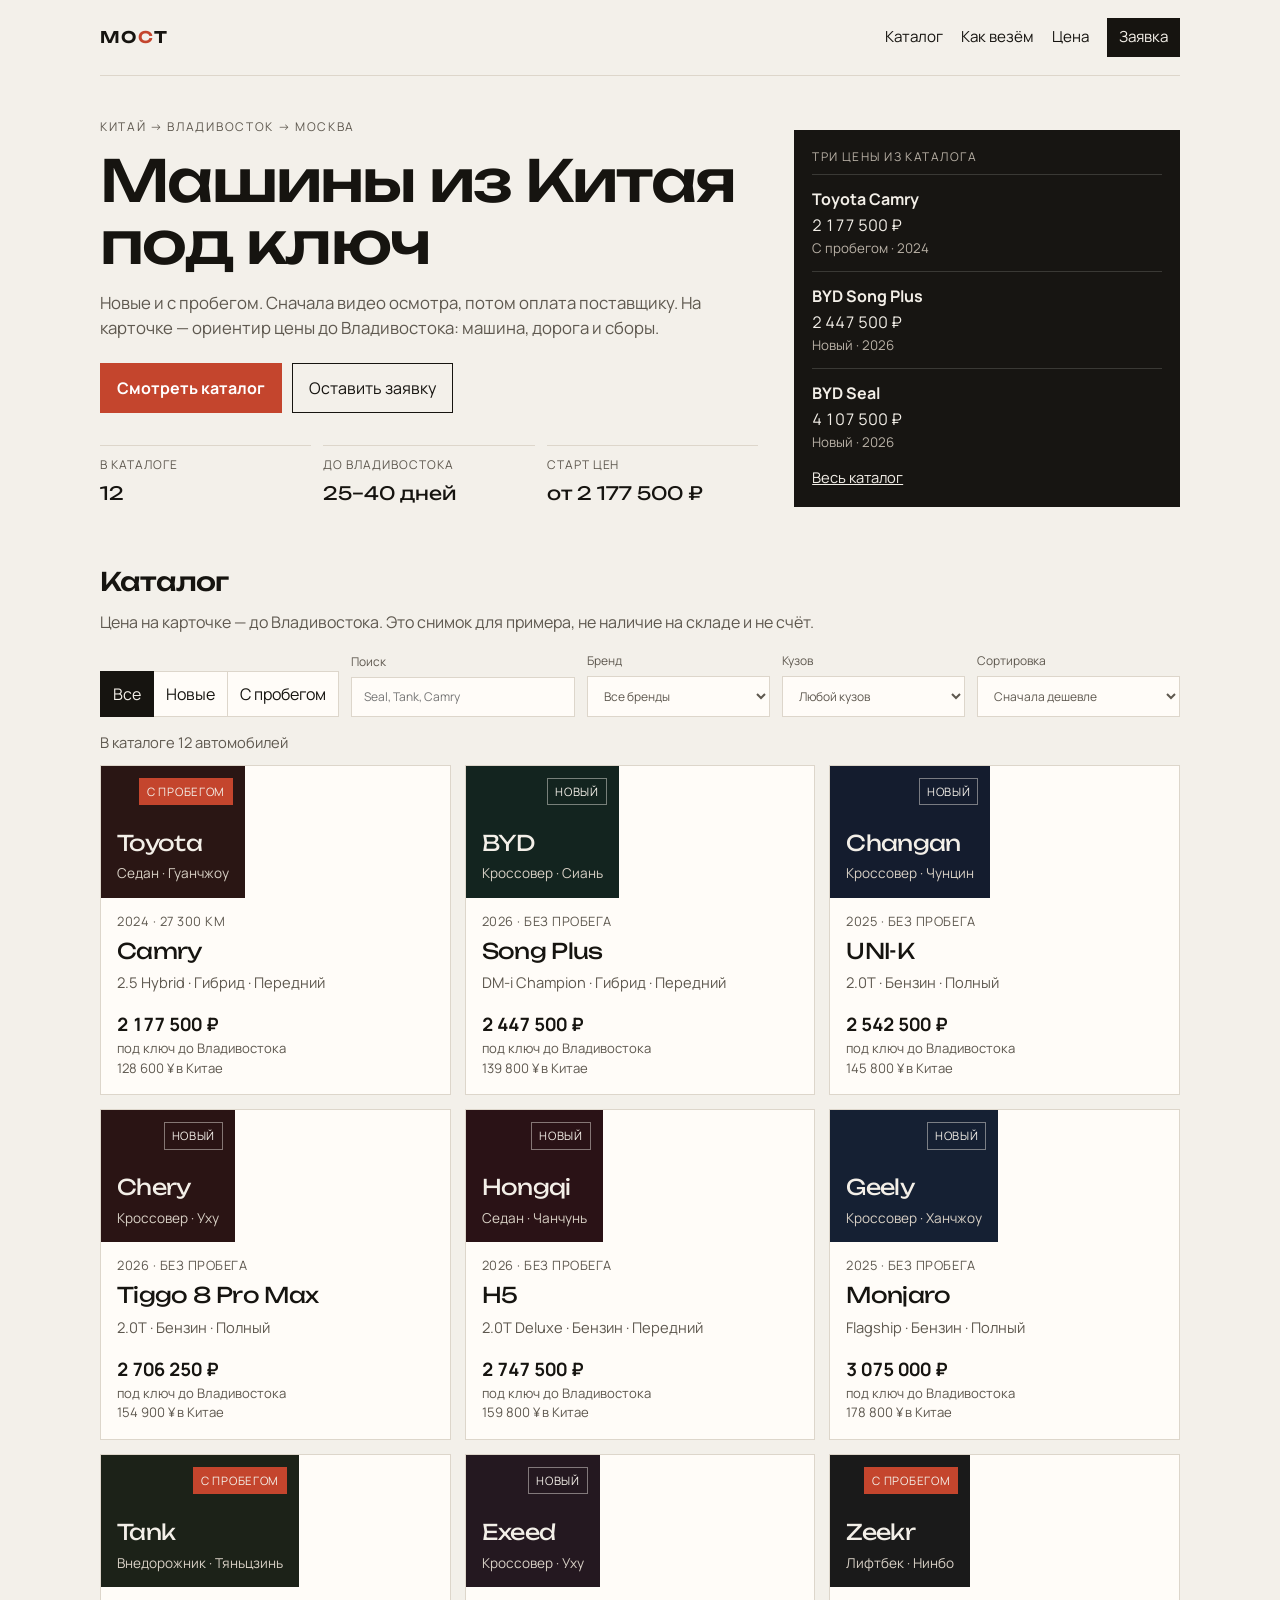
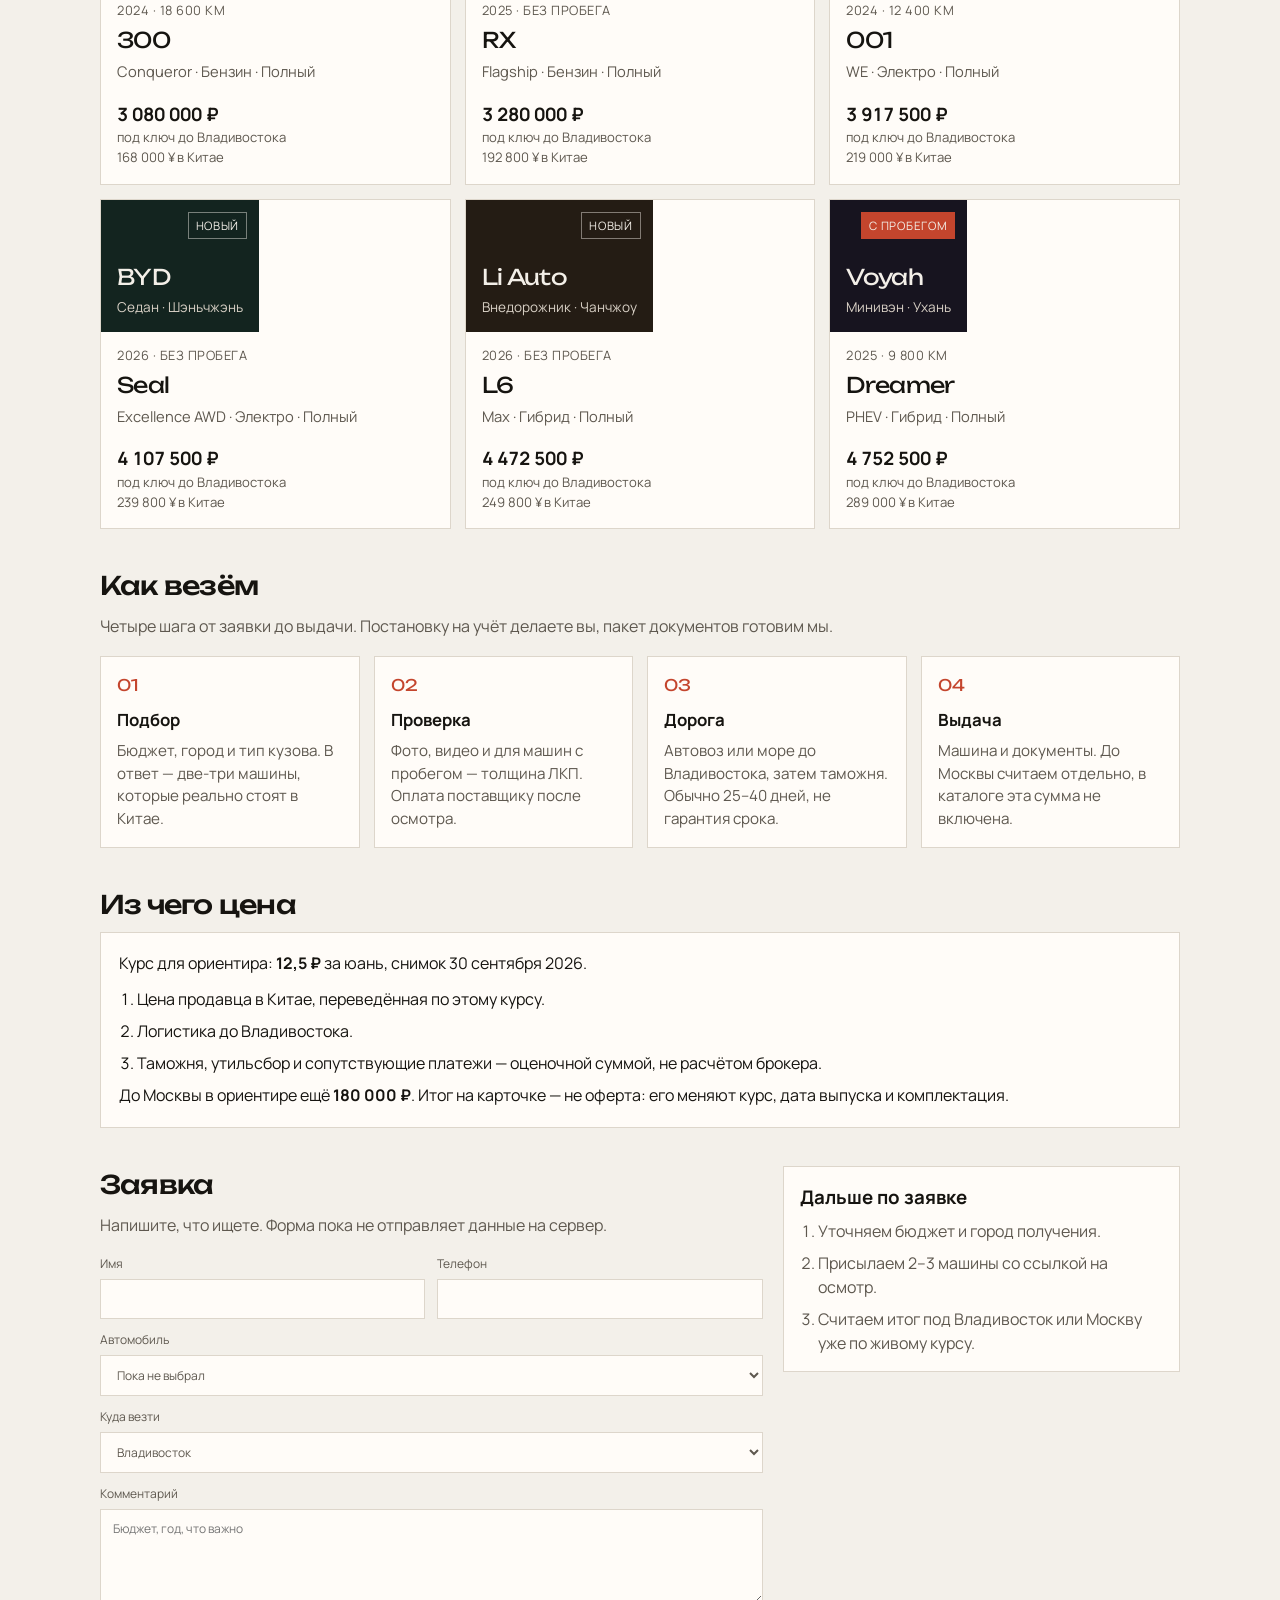
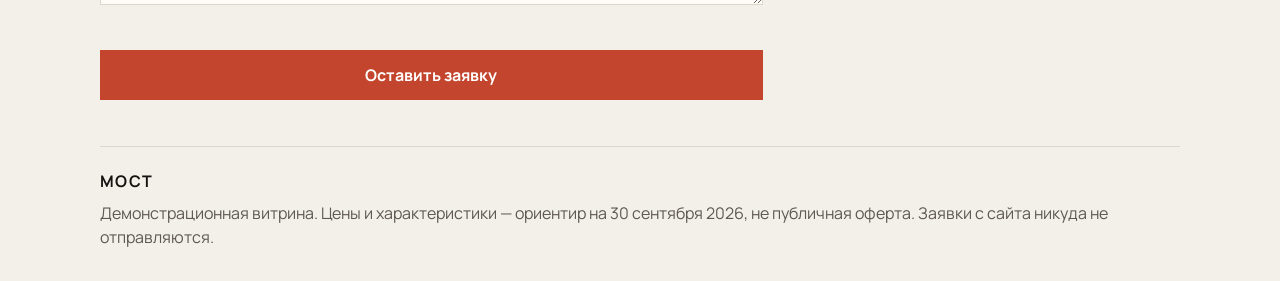
==== index.html @ f088db46 "Add China car import storefront with catalog, price breakdown and request form Co-authored-by: Curso" ====
<!DOCTYPE html>
<html lang="ru">
  <head>
    <meta charset="UTF-8" />
    <meta name="viewport" content="width=device-width, initial-scale=1" />
    <meta name="robots" content="noindex" />
    <meta
      name="description"
      content="МОСТ — демонстрационная витрина автомобилей из Китая с ориентиром цены под ключ до Владивостока."
    />
    <title>МОСТ — автомобили из Китая под ключ</title>
    <link rel="preconnect" href="https://fonts.googleapis.com" />
    <link rel="preconnect" href="https://fonts.gstatic.com" crossorigin />
    <link
      href="https://fonts.googleapis.com/css2?family=Manrope:wght@400;500;600;700&family=Unbounded:wght@500;600&display=swap"
      rel="stylesheet"
    />
    <link rel="icon" href="data:image/svg+xml,%3Csvg xmlns='http://www.w3.org/2000/svg' viewBox='0 0 32 32'%3E%3Crect width='32' height='32' fill='%23c4452d'/%3E%3C/svg%3E" />
    <link rel="stylesheet" href="css/styles.css" />
  </head>
  <body id="top">
    <a class="skip" href="#catalog">К каталогу</a>
    <div class="wrap">
      <header class="site-header">
        <a class="logo" href="#top" aria-label="МОСТ">МО<span aria-hidden="true">С</span>Т</a>
        <nav aria-label="Разделы">
          <a href="#catalog">Каталог</a>
          <a href="#process">Как везём</a>
          <a href="#price">Цена</a>
          <a class="nav-cta" href="#request">Заявка</a>
        </nav>
      </header>

      <section class="hero">
        <div>
          <p class="eyebrow">Китай → Владивосток → Москва</p>
          <h1>Машины из Китая под ключ</h1>
          <p class="lede">
            Новые и с пробегом. Сначала видео осмотра, потом оплата поставщику.
            На карточке — ориентир цены до Владивостока: машина, дорога и сборы.
          </p>
          <div class="hero-actions">
            <a class="primary" href="#catalog">Смотреть каталог</a>
            <a class="ghost" href="#request">Оставить заявку</a>
          </div>
          <dl class="stats">
            <div>
              <dt>В каталоге</dt>
              <dd id="stat-count">12</dd>
            </div>
            <div>
              <dt>До Владивостока</dt>
              <dd>25–40 дней</dd>
            </div>
            <div>
              <dt>Старт цен</dt>
              <dd id="stat-min">—</dd>
            </div>
          </dl>
        </div>
        <aside class="hero-aside" aria-label="Примеры из каталога">
          <p class="aside-label">Три цены из каталога</p>
          <div id="featured"></div>
          <a class="aside-link" href="#catalog">Весь каталог</a>
        </aside>
      </section>

      <section class="section" id="catalog">
        <h2>Каталог</h2>
        <p class="section-intro">
          Цена на карточке — до Владивостока. Это снимок для примера, не наличие на складе и не счёт.
        </p>
        <div class="toolbar">
          <div class="segment" role="group" aria-label="Состояние">
            <button type="button" data-condition="all" aria-pressed="true">Все</button>
            <button type="button" data-condition="new" aria-pressed="false">Новые</button>
            <button type="button" data-condition="used" aria-pressed="false">С пробегом</button>
          </div>
          <label class="field">
            Поиск
            <input id="q" type="search" placeholder="Seal, Tank, Camry" autocomplete="off" />
          </label>
          <label class="field">
            Бренд
            <select id="brand"></select>
          </label>
          <label class="field">
            Кузов
            <select id="body"></select>
          </label>
          <label class="field">
            Сортировка
            <select id="sort">
              <option value="turnkey-asc">Сначала дешевле</option>
              <option value="turnkey-desc">Сначала дороже</option>
              <option value="year-desc">Сначала новее</option>
              <option value="mileage-asc">Сначала меньший пробег</option>
            </select>
          </label>
        </div>
        <p id="result-count" aria-live="polite"></p>
        <div id="catalog-grid" class="grid"></div>
        <p id="catalog-empty" class="empty" hidden>
          Ничего не нашли.
          <button type="button" id="reset-filters">Сбросить фильтры</button>
        </p>
      </section>

      <section class="section" id="process">
        <h2>Как везём</h2>
        <p class="section-intro">Четыре шага от заявки до выдачи. Постановку на учёт делаете вы, пакет документов готовим мы.</p>
        <ol class="steps">
          <li>
            <span>01</span>
            <h3>Подбор</h3>
            <p>Бюджет, город и тип кузова. В ответ — две-три машины, которые реально стоят в Китае.</p>
          </li>
          <li>
            <span>02</span>
            <h3>Проверка</h3>
            <p>Фото, видео и для машин с пробегом — толщина ЛКП. Оплата поставщику после осмотра.</p>
          </li>
          <li>
            <span>03</span>
            <h3>Дорога</h3>
            <p>Автовоз или море до Владивостока, затем таможня. Обычно 25–40 дней, не гарантия срока.</p>
          </li>
          <li>
            <span>04</span>
            <h3>Выдача</h3>
            <p>Машина и документы. До Москвы считаем отдельно, в каталоге эта сумма не включена.</p>
          </li>
        </ol>
      </section>

      <section class="section" id="price">
        <h2>Из чего цена</h2>
        <div class="formula">
          <p>
            Курс для ориентира: <strong id="rate-value">12,5 ₽</strong> за юань, снимок
            <span id="as-of">30 сентября 2026</span>.
          </p>
          <ol>
            <li>Цена продавца в Китае, переведённая по этому курсу.</li>
            <li>Логистика до Владивостока.</li>
            <li>Таможня, утильсбор и сопутствующие платежи — оценочной суммой, не расчётом брокера.</li>
          </ol>
          <p>
            До Москвы в ориентире ещё <strong id="moscow-extra">180&nbsp;000 ₽</strong>. Итог на карточке —
            не оферта: его меняют курс, дата выпуска и комплектация.
          </p>
        </div>
      </section>

      <section class="section" id="request">
        <div class="request-grid">
          <div>
            <h2>Заявка</h2>
            <p class="section-intro">Напишите, что ищете. Форма пока не отправляет данные на сервер.</p>
            <form id="request-form" class="form" novalidate>
              <div class="form-row">
                <label class="field">
                  Имя
                  <input id="client-name" name="name" autocomplete="name" required />
                </label>
                <label class="field">
                  Телефон
                  <input id="client-phone" name="phone" type="tel" inputmode="tel" autocomplete="tel" required />
                </label>
              </div>
              <label class="field">
                Автомобиль
                <select id="car-select" name="car">
                  <option value="">Пока не выбрал</option>
                </select>
              </label>
              <label class="field">
                Куда везти
                <select id="city" name="city">
                  <option>Владивосток</option>
                  <option>Москва</option>
                  <option>Другой город</option>
                </select>
              </label>
              <label class="field">
                Комментарий
                <textarea id="comment" name="comment" placeholder="Бюджет, год, что важно"></textarea>
              </label>
              <p id="form-error" class="form-error" role="alert"></p>
              <button class="primary" type="submit">Оставить заявку</button>
            </form>
            <div id="form-success" hidden></div>
          </div>
          <aside class="next">
            <h3>Дальше по заявке</h3>
            <ol>
              <li>Уточняем бюджет и город получения.</li>
              <li>Присылаем 2–3 машины со ссылкой на осмотр.</li>
              <li>Считаем итог под Владивосток или Москву уже по живому курсу.</li>
            </ol>
          </aside>
        </div>
      </section>

      <footer class="site-footer">
        <strong>МОСТ</strong>
        <p>
          Демонстрационная витрина. Цены и характеристики — ориентир на 30 сентября 2026, не публичная оферта.
          Заявки с сайта никуда не отправляются.
        </p>
      </footer>
    </div>

    <dialog id="car-dialog" aria-labelledby="dialog-title"></dialog>
    <script src="js/data.js"></script>
    <script src="js/app.js"></script>
  </body>
</html>
---- css/styles.css ----
:root {
  --bg: #f3f0ea;
  --ink: #161410;
  --muted: #5e584f;
  --line: #ddd6cb;
  --card: #fffcf8;
  --red: #c4452d;
  --red-dark: #9d3420;
  --dark: #171512;
  --cream: #f3efe8;
  --font: "Manrope", "Segoe UI", sans-serif;
  --display: "Unbounded", "Manrope", sans-serif;
}

* { box-sizing: border-box; }
[hidden] { display: none !important; }
html { scroll-behavior: smooth; }
body {
  margin: 0;
  background: var(--bg);
  color: var(--ink);
  font-family: var(--font);
  font-size: 16px;
  line-height: 1.5;
}
img, svg { max-width: 100%; }
button, input, select, textarea { font: inherit; color: inherit; }
:focus-visible { outline: 2px solid var(--red); outline-offset: 2px; }
a { color: inherit; }

.skip {
  position: absolute;
  left: 12px;
  top: -40px;
  background: white;
  padding: 8px 12px;
  z-index: 5;
}
.skip:focus { top: 12px; }

.wrap { max-width: 1120px; margin: 0 auto; padding: 0 20px; }

.site-header {
  display: flex;
  justify-content: space-between;
  align-items: center;
  gap: 16px 24px;
  flex-wrap: wrap;
  padding: 18px 0;
  border-bottom: 1px solid var(--line);
}
.logo {
  font-family: var(--display);
  font-weight: 600;
  letter-spacing: 0.08em;
  text-decoration: none;
}
.logo span { color: var(--red); }
nav { display: flex; gap: 8px 18px; align-items: center; flex-wrap: wrap; }
nav a { text-decoration: none; font-size: 0.95rem; }
.nav-cta {
  background: var(--ink);
  color: var(--cream);
  padding: 8px 12px;
  text-decoration: none;
}

.hero {
  display: grid;
  grid-template-columns: 1.45fr 0.85fr;
  gap: 36px;
  padding: 42px 0 28px;
  align-items: end;
}
.eyebrow {
  margin: 0 0 14px;
  font-size: 0.75rem;
  letter-spacing: 0.14em;
  text-transform: uppercase;
  color: var(--muted);
}
h1 {
  font-family: var(--display);
  font-weight: 500;
  font-size: clamp(2.1rem, 4.6vw, 3.6rem);
  line-height: 1.08;
  letter-spacing: -0.03em;
  margin: 0 0 16px;
}
.lede { margin: 0; max-width: 46rem; color: var(--muted); font-size: 1.05rem; }
.hero-actions { display: flex; gap: 10px; flex-wrap: wrap; margin-top: 22px; }
.primary, .ghost {
  display: inline-flex;
  align-items: center;
  justify-content: center;
  border: 1px solid transparent;
  padding: 12px 16px;
  text-decoration: none;
  cursor: pointer;
}
.primary { background: var(--red); color: white; border-color: var(--red); font-weight: 700; }
.primary:hover { background: var(--red-dark); }
.ghost { background: transparent; border-color: var(--ink); color: var(--ink); }
.stats {
  display: grid;
  grid-template-columns: repeat(3, minmax(0, 1fr));
  gap: 12px;
  margin: 32px 0 0;
}
.stats div { border-top: 1px solid var(--line); padding-top: 10px; }
.stats dt { font-size: 0.75rem; letter-spacing: 0.08em; text-transform: uppercase; color: var(--muted); }
.stats dd { margin: 6px 0 0; font-family: var(--display); font-size: 1.15rem; }

.hero-aside {
  background: var(--dark);
  color: var(--cream);
  padding: 18px;
}
.aside-label {
  margin: 0 0 8px;
  font-size: 0.75rem;
  letter-spacing: 0.12em;
  text-transform: uppercase;
  color: #b9b1a6;
}
.feature {
  display: grid;
  width: 100%;
  text-align: left;
  gap: 2px;
  padding: 12px 0;
  border: 0;
  border-top: 1px solid rgba(243, 239, 232, 0.16);
  background: transparent;
  color: inherit;
  cursor: pointer;
}
.feature span:first-child { font-weight: 700; }
.feature span:nth-child(2) { font-variant-numeric: tabular-nums; }
.feature small { color: #b9b1a6; }
.aside-link { color: var(--cream); font-size: 0.92rem; }

.section { padding: 28px 0 10px; }
h2 {
  font-family: var(--display);
  font-weight: 500;
  font-size: clamp(1.5rem, 2vw, 2rem);
  letter-spacing: -0.03em;
  margin: 0 0 8px;
}
.section-intro { margin: 0 0 18px; color: var(--muted); max-width: 46rem; }

.toolbar {
  display: grid;
  grid-template-columns: auto minmax(0, 1.1fr) minmax(0, 0.9fr) minmax(0, 0.9fr) minmax(0, 1fr);
  gap: 12px;
  align-items: end;
  margin-bottom: 14px;
}
.field { display: flex; flex-direction: column; gap: 6px; font-size: 0.75rem; color: var(--muted); }
.field input, .field select, textarea {
  background: var(--card);
  border: 1px solid var(--line);
  padding: 10px 12px;
  width: 100%;
}
.segment { display: flex; min-height: 42px; }
.segment button {
  flex: 1;
  border: 1px solid var(--line);
  background: var(--card);
  margin-left: -1px;
  cursor: pointer;
  padding: 10px 12px;
  white-space: nowrap;
}
.segment button:first-child { margin-left: 0; }
.segment button[aria-pressed="true"] {
  background: var(--ink);
  color: var(--cream);
  border-color: var(--ink);
  position: relative;
  z-index: 1;
}
#result-count { margin: 0 0 12px; color: var(--muted); font-size: 0.92rem; }
.empty {
  border: 1px dashed var(--line);
  padding: 18px;
  background: var(--card);
}
.empty button { margin-left: 8px; }

.grid {
  display: grid;
  grid-template-columns: repeat(3, 1fr);
  gap: 14px;
}
.card { min-width: 0; }
.card-open {
  display: flex;
  flex-direction: column;
  width: 100%;
  height: 100%;
  padding: 0;
  border: 1px solid var(--line);
  background: var(--card);
  text-align: left;
  cursor: pointer;
}
.card-open:hover { border-color: var(--ink); }
.visual {
  min-height: 132px;
  padding: 14px 16px;
  color: var(--cream);
  display: flex;
  flex-direction: column;
  align-items: flex-start;
  justify-content: flex-end;
  gap: 4px;
  position: relative;
}
.badge {
  position: absolute;
  top: 12px;
  right: 12px;
  font-size: 0.72rem;
  letter-spacing: 0.06em;
  text-transform: uppercase;
  padding: 4px 7px;
  border: 1px solid rgba(243, 239, 232, 0.45);
}
.badge.used { background: var(--red); border-color: var(--red); }
.visual-brand { font-family: var(--display); font-size: 1.35rem; letter-spacing: -0.03em; }
.visual-meta { color: #d9d1c6; font-size: 0.85rem; }
.card-body { display: flex; flex-direction: column; gap: 4px; padding: 14px 16px 16px; flex: 1; }
.kicker { color: var(--muted); font-size: 0.8rem; letter-spacing: 0.04em; text-transform: uppercase; }
.model { font-family: var(--display); font-size: 1.35rem; letter-spacing: -0.03em; }
.trim { color: var(--muted); font-size: 0.92rem; }
.card-foot { display: flex; flex-direction: column; margin-top: auto; padding-top: 14px; }
.price { font-variant-numeric: tabular-nums; font-weight: 700; font-size: 1.15rem; }
.price-note, .price-cny { color: var(--muted); font-size: 0.82rem; }

.steps {
  display: grid;
  grid-template-columns: repeat(4, 1fr);
  gap: 14px;
  margin: 0;
  padding: 0;
  list-style: none;
}
.steps li { background: var(--card); border: 1px solid var(--line); padding: 16px; }
.steps span {
  display: block;
  font-family: var(--display);
  color: var(--red);
  margin-bottom: 10px;
}
.steps h3 { margin: 0 0 8px; font-size: 1.05rem; }
.steps p { margin: 0; color: var(--muted); font-size: 0.95rem; }

.formula {
  background: var(--card);
  border: 1px solid var(--line);
  padding: 18px 18px 8px;
}
.formula ol { margin: 12px 0 0; padding-left: 18px; }
.formula li { margin: 0 0 8px; }
.formula p { margin: 0 0 12px; }

.request-grid {
  display: grid;
  grid-template-columns: 1.25fr 0.75fr;
  gap: 20px;
  align-items: start;
}
.form { display: flex; flex-direction: column; gap: 12px; }
.form-row { display: grid; grid-template-columns: 1fr 1fr; gap: 12px; }
textarea { min-height: 96px; resize: vertical; }
.form-error { min-height: 1.3em; margin: 0; color: var(--red-dark); }
#form-success, .next {
  background: var(--card);
  border: 1px solid var(--line);
  padding: 16px;
}
#form-success h3, .next h3 { margin: 0 0 8px; }
#form-success p, .next p, .next li { color: var(--muted); }
.next ol { margin: 0; padding-left: 18px; }
.next li + li { margin-top: 8px; }
.spec-list { display: grid; gap: 8px; margin: 14px 0; }
.spec-list div { display: grid; grid-template-columns: 160px 1fr; gap: 10px; border-top: 1px solid var(--line); padding-top: 8px; }
.spec-list dt { color: var(--muted); }
.spec-list dd { margin: 0; }

dialog {
  border: 0;
  padding: 0;
  width: min(560px, calc(100% - 24px));
  max-height: calc(100dvh - 32px);
  overflow: auto;
  background: var(--card);
  color: var(--ink);
}
dialog::backdrop { background: rgba(22, 20, 16, 0.62); }
.dialog-card { padding: 18px 18px 20px; }
.dialog-top { display: flex; justify-content: space-between; gap: 12px; align-items: center; }
.dialog-card h2 { font-family: var(--display); font-weight: 500; font-size: 2rem; margin: 6px 0 4px; letter-spacing: -0.03em; }
.btn-text {
  border: 0;
  background: transparent;
  cursor: pointer;
  text-decoration: underline;
  padding: 6px;
}
.points { display: flex; gap: 6px; flex-wrap: wrap; padding: 0; margin: 12px 0; list-style: none; }
.points li { border: 1px solid var(--line); padding: 4px 8px; font-size: 0.85rem; }
.breakdown { display: flex; flex-direction: column; border-top: 1px solid var(--line); }
.breakdown div { display: flex; justify-content: space-between; gap: 12px; padding: 8px 0; border-bottom: 1px solid var(--line); }
.breakdown .total { font-size: 1.05rem; }
.hint { color: var(--muted); font-size: 0.88rem; }
.dialog-card .primary { width: 100%; margin-top: 8px; }

.site-footer {
  margin-top: 36px;
  padding: 22px 0 32px;
  border-top: 1px solid var(--line);
  color: var(--muted);
  display: grid;
  gap: 8px;
}
.site-footer strong { color: var(--ink); letter-spacing: 0.08em; }
.site-footer p { margin: 0; }

@media (max-width: 980px) {
  .hero, .request-grid, .steps { grid-template-columns: 1fr 1fr; }
  .grid { grid-template-columns: 1fr 1fr; }
  .toolbar { grid-template-columns: 1fr 1fr; }
  .steps { grid-template-columns: 1fr 1fr; }
}
@media (max-width: 680px) {
  .hero, .request-grid, .grid, .form-row, .stats, .steps, .toolbar { grid-template-columns: 1fr; }
  .spec-list div { grid-template-columns: 1fr; gap: 2px; }
}
@media (prefers-reduced-motion: reduce) {
  html { scroll-behavior: auto; }
}
.dialog-card .spec-list div {
  grid-template-columns: 140px 1fr;
  gap: 10px;
}
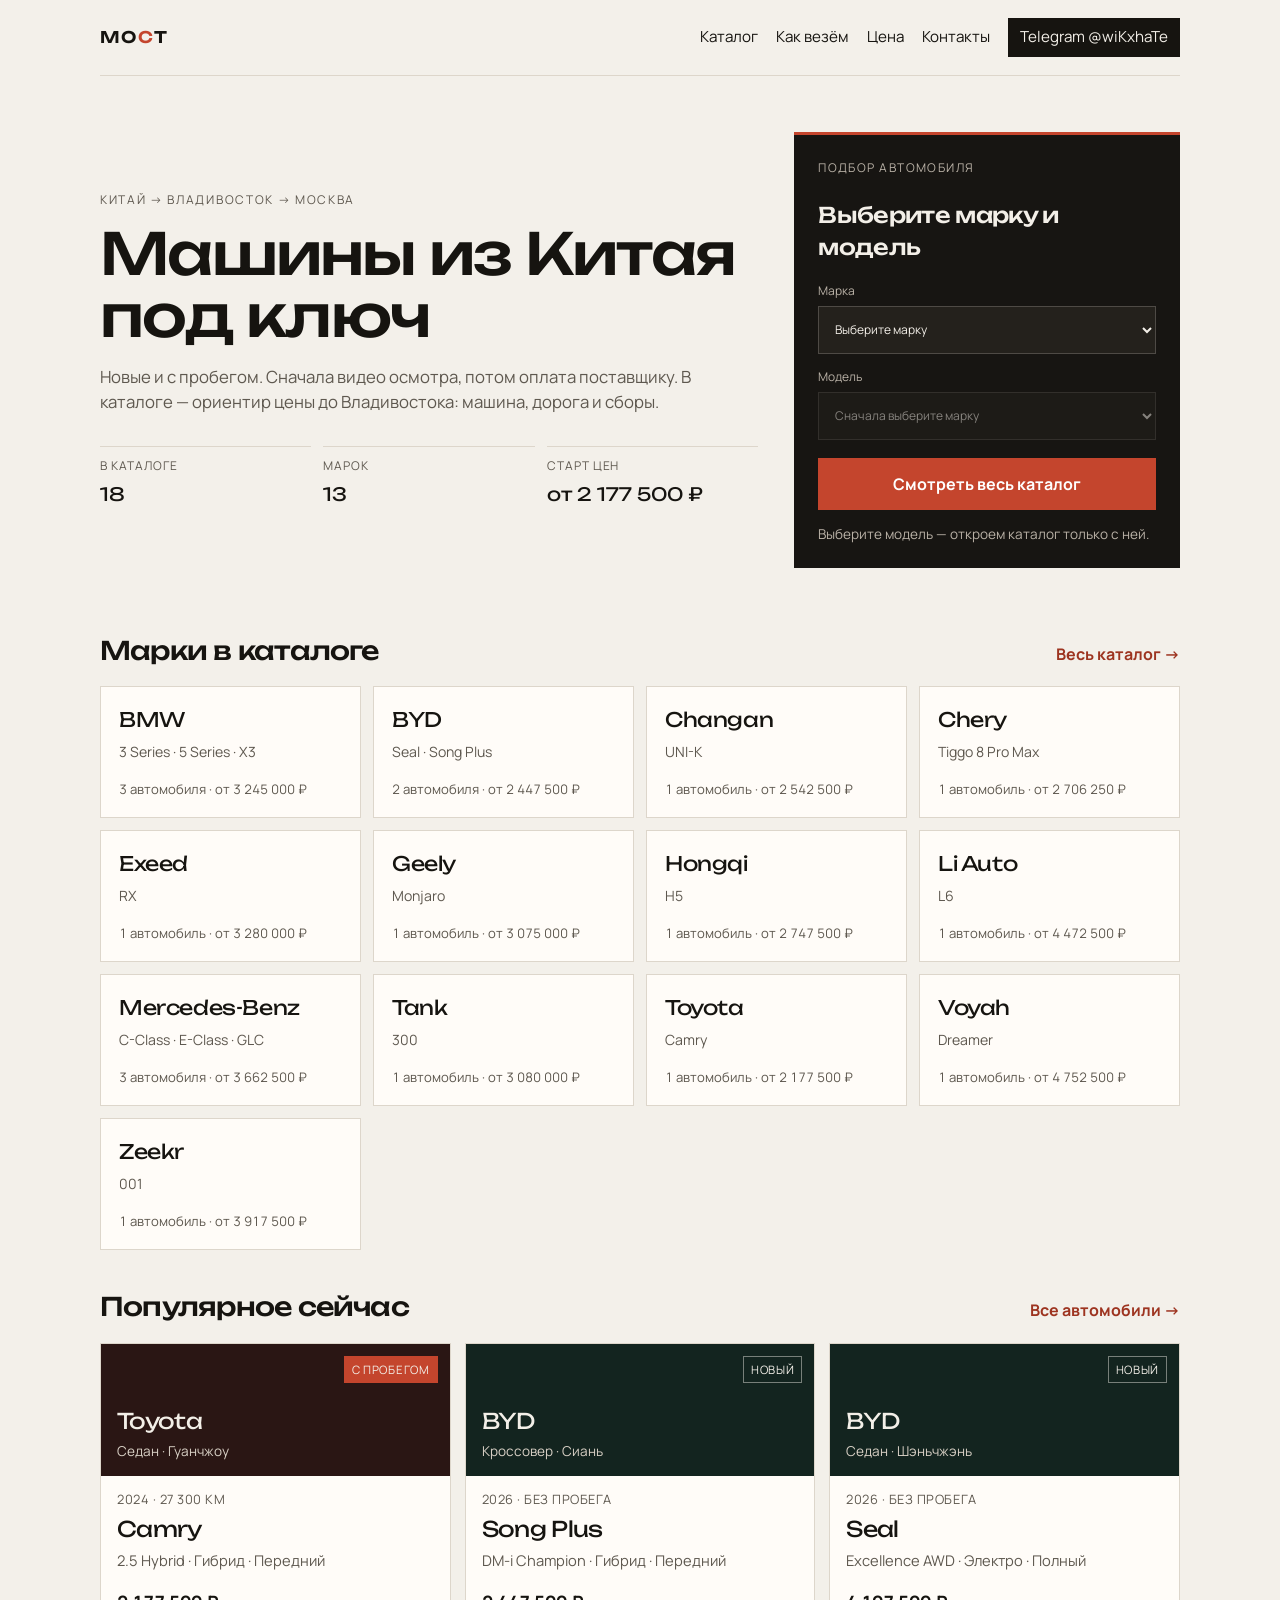
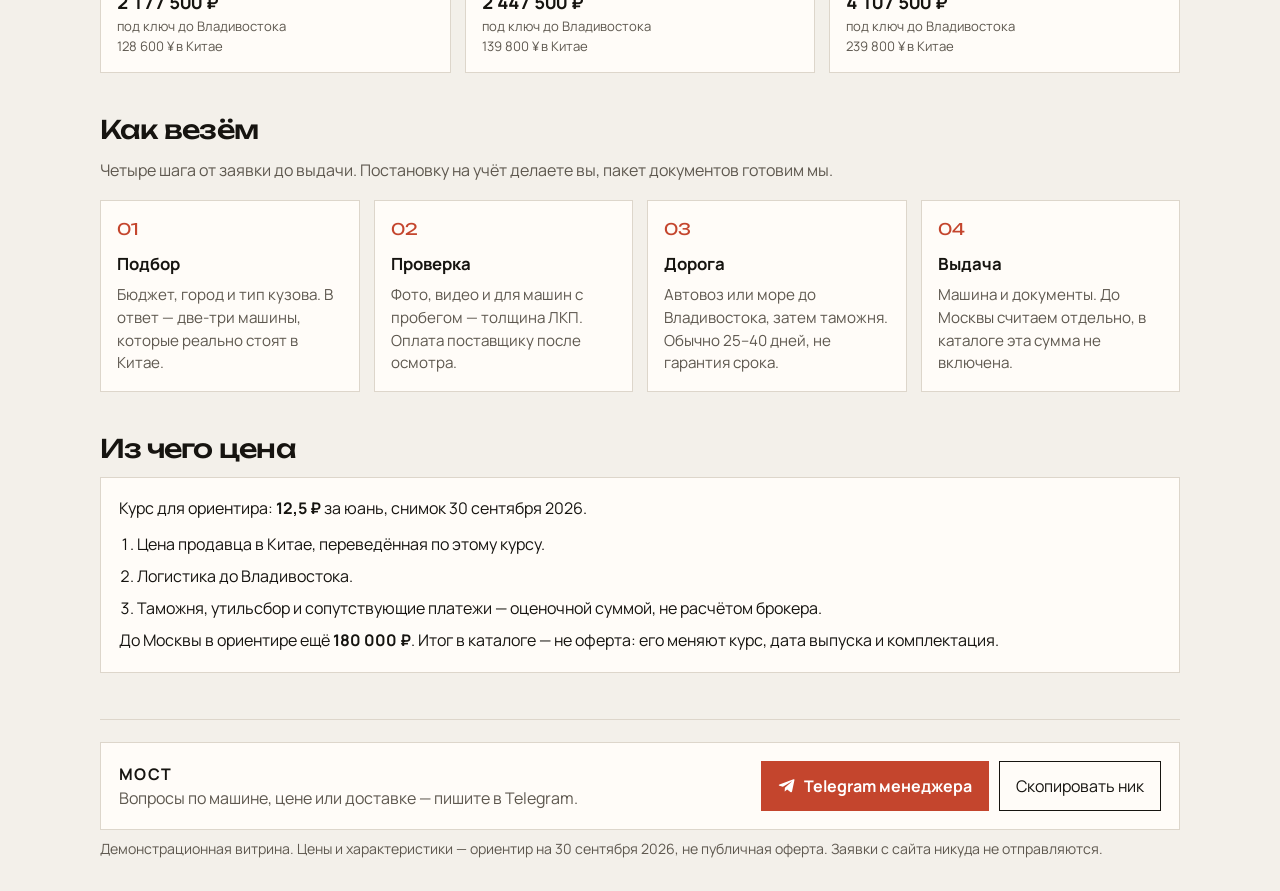
==== commit a7f55abd: "Split storefront into home, catalog and car pages Home page picks brand and model and redirects to a" ====
--- a/index.html
+++ b/index.html
@@ -6,7 +6,7 @@
     <meta name="robots" content="noindex" />
     <meta
       name="description"
-      content="МОСТ — демонстрационная витрина автомобилей из Китая с ориентиром цены под ключ до Владивостока."
+      content="МОСТ — автомобили из Китая под ключ: подбор по марке и модели, ориентир цены до Владивостока."
     />
     <title>МОСТ — автомобили из Китая под ключ</title>
     <link rel="preconnect" href="https://fonts.googleapis.com" />
@@ -16,41 +16,38 @@
       rel="stylesheet"
     />
     <link rel="icon" href="data:image/svg+xml,%3Csvg xmlns='http://www.w3.org/2000/svg' viewBox='0 0 32 32'%3E%3Crect width='32' height='32' fill='%23c4452d'/%3E%3C/svg%3E" />
-    <link rel="stylesheet" href="css/styles.css" />
+    <link rel="stylesheet" href="css/styles.css?v=6" />
   </head>
   <body id="top">
-    <a class="skip" href="#catalog">К каталогу</a>
+    <a class="skip" href="#picker">К подбору</a>
     <div class="wrap">
       <header class="site-header">
-        <a class="logo" href="#top" aria-label="МОСТ">МО<span aria-hidden="true">С</span>Т</a>
+        <a class="logo" href="index.html" aria-label="МОСТ — на главную">МО<span aria-hidden="true">С</span>Т</a>
         <nav aria-label="Разделы">
-          <a href="#catalog">Каталог</a>
+          <a href="catalog.html">Каталог</a>
           <a href="#process">Как везём</a>
           <a href="#price">Цена</a>
-          <a class="nav-cta" href="#request">Заявка</a>
+          <a href="#contacts">Контакты</a>
+          <a class="nav-cta" href="https://t.me/wiKxhaTe" target="_blank" rel="noopener">Telegram @wiKxhaTe</a>
         </nav>
       </header>
 
-      <section class="hero">
+      <section class="hero home-hero">
         <div>
           <p class="eyebrow">Китай → Владивосток → Москва</p>
           <h1>Машины из Китая под ключ</h1>
           <p class="lede">
             Новые и с пробегом. Сначала видео осмотра, потом оплата поставщику.
-            На карточке — ориентир цены до Владивостока: машина, дорога и сборы.
+            В каталоге — ориентир цены до Владивостока: машина, дорога и сборы.
           </p>
-          <div class="hero-actions">
-            <a class="primary" href="#catalog">Смотреть каталог</a>
-            <a class="ghost" href="#request">Оставить заявку</a>
-          </div>
           <dl class="stats">
             <div>
               <dt>В каталоге</dt>
-              <dd id="stat-count">12</dd>
+              <dd id="stat-count">18</dd>
             </div>
             <div>
-              <dt>До Владивостока</dt>
-              <dd>25–40 дней</dd>
+              <dt>Марок</dt>
+              <dd id="stat-brands">13</dd>
             </div>
             <div>
               <dt>Старт цен</dt>
@@ -58,52 +55,37 @@
             </div>
           </dl>
         </div>
-        <aside class="hero-aside" aria-label="Примеры из каталога">
-          <p class="aside-label">Три цены из каталога</p>
-          <div id="featured"></div>
-          <a class="aside-link" href="#catalog">Весь каталог</a>
-        </aside>
+
+        <form id="picker" class="picker" action="catalog.html" aria-labelledby="picker-title">
+          <p class="aside-label">Подбор автомобиля</p>
+          <h2 id="picker-title">Выберите марку и модель</h2>
+          <label class="field">
+            Марка
+            <select id="pick-brand" name="brand"></select>
+          </label>
+          <label class="field">
+            Модель
+            <select id="pick-model" name="model" disabled></select>
+          </label>
+          <button id="pick-submit" class="primary" type="submit">Смотреть весь каталог</button>
+          <p class="picker-note">Выберите модель — откроем каталог только с ней.</p>
+        </form>
       </section>
 
-      <section class="section" id="catalog">
-        <h2>Каталог</h2>
-        <p class="section-intro">
-          Цена на карточке — до Владивостока. Это снимок для примера, не наличие на складе и не счёт.
-        </p>
-        <div class="toolbar">
-          <div class="segment" role="group" aria-label="Состояние">
-            <button type="button" data-condition="all" aria-pressed="true">Все</button>
-            <button type="button" data-condition="new" aria-pressed="false">Новые</button>
-            <button type="button" data-condition="used" aria-pressed="false">С пробегом</button>
-          </div>
-          <label class="field">
-            Поиск
-            <input id="q" type="search" placeholder="Seal, Tank, Camry" autocomplete="off" />
-          </label>
-          <label class="field">
-            Бренд
-            <select id="brand"></select>
-          </label>
-          <label class="field">
-            Кузов
-            <select id="body"></select>
-          </label>
-          <label class="field">
-            Сортировка
-            <select id="sort">
-              <option value="turnkey-asc">Сначала дешевле</option>
-              <option value="turnkey-desc">Сначала дороже</option>
-              <option value="year-desc">Сначала новее</option>
-              <option value="mileage-asc">Сначала меньший пробег</option>
-            </select>
-          </label>
+      <section class="section" id="brands">
+        <div class="section-head">
+          <h2>Марки в каталоге</h2>
+          <a class="section-link" href="catalog.html">Весь каталог</a>
         </div>
-        <p id="result-count" aria-live="polite"></p>
-        <div id="catalog-grid" class="grid"></div>
-        <p id="catalog-empty" class="empty" hidden>
-          Ничего не нашли.
-          <button type="button" id="reset-filters">Сбросить фильтры</button>
-        </p>
+        <div id="brand-grid" class="brand-grid"></div>
+      </section>
+
+      <section class="section" id="popular">
+        <div class="section-head">
+          <h2>Популярное сейчас</h2>
+          <a class="section-link" href="catalog.html">Все автомобили</a>
+        </div>
+        <div id="popular-grid" class="grid"></div>
       </section>
 
       <section class="section" id="process">
@@ -146,73 +128,37 @@
             <li>Таможня, утильсбор и сопутствующие платежи — оценочной суммой, не расчётом брокера.</li>
           </ol>
           <p>
-            До Москвы в ориентире ещё <strong id="moscow-extra">180&nbsp;000 ₽</strong>. Итог на карточке —
+            До Москвы в ориентире ещё <strong id="moscow-extra">180&nbsp;000 ₽</strong>. Итог в каталоге —
             не оферта: его меняют курс, дата выпуска и комплектация.
           </p>
         </div>
       </section>
 
-      <section class="section" id="request">
-        <div class="request-grid">
+      <footer class="site-footer" id="contacts">
+        <div class="footer-contact">
           <div>
-            <h2>Заявка</h2>
-            <p class="section-intro">Напишите, что ищете. Форма пока не отправляет данные на сервер.</p>
-            <form id="request-form" class="form" novalidate>
-              <div class="form-row">
-                <label class="field">
-                  Имя
-                  <input id="client-name" name="name" autocomplete="name" required />
-                </label>
-                <label class="field">
-                  Телефон
-                  <input id="client-phone" name="phone" type="tel" inputmode="tel" autocomplete="tel" required />
-                </label>
-              </div>
-              <label class="field">
-                Автомобиль
-                <select id="car-select" name="car">
-                  <option value="">Пока не выбрал</option>
-                </select>
-              </label>
-              <label class="field">
-                Куда везти
-                <select id="city" name="city">
-                  <option>Владивосток</option>
-                  <option>Москва</option>
-                  <option>Другой город</option>
-                </select>
-              </label>
-              <label class="field">
-                Комментарий
-                <textarea id="comment" name="comment" placeholder="Бюджет, год, что важно"></textarea>
-              </label>
-              <p id="form-error" class="form-error" role="alert"></p>
-              <button class="primary" type="submit">Оставить заявку</button>
-            </form>
-            <div id="form-success" hidden></div>
+            <strong>МОСТ</strong>
+            <p>Вопросы по машине, цене или доставке — пишите в Telegram.</p>
           </div>
-          <aside class="next">
-            <h3>Дальше по заявке</h3>
-            <ol>
-              <li>Уточняем бюджет и город получения.</li>
-              <li>Присылаем 2–3 машины со ссылкой на осмотр.</li>
-              <li>Считаем итог под Владивосток или Москву уже по живому курсу.</li>
-            </ol>
-          </aside>
+          <div class="footer-actions">
+            <a class="primary" href="https://t.me/wiKxhaTe" target="_blank" rel="noopener">
+              <svg viewBox="0 0 24 24" width="18" height="18" aria-hidden="true">
+                <path fill="currentColor" d="M21.9 4.3 18.7 19.4c-.2 1-.9 1.3-1.7.8l-4.8-3.6-2.3 2.2c-.3.3-.5.5-1 .5l.3-4.9 8.9-8c.4-.3-.1-.5-.6-.2L6.5 13.1 1.8 11.6c-1-.3-1-1 .2-1.5L20.6 3c.9-.3 1.6.2 1.3 1.3Z"/>
+              </svg>
+              Telegram менеджера
+            </a>
+            <button type="button" class="ghost" data-copy="@wiKxhaTe">Скопировать ник</button>
+          </div>
         </div>
-      </section>
-
-      <footer class="site-footer">
-        <strong>МОСТ</strong>
-        <p>
+        <p class="footer-note">
           Демонстрационная витрина. Цены и характеристики — ориентир на 30 сентября 2026, не публичная оферта.
           Заявки с сайта никуда не отправляются.
         </p>
       </footer>
     </div>
 
-    <dialog id="car-dialog" aria-labelledby="dialog-title"></dialog>
-    <script src="js/data.js"></script>
-    <script src="js/app.js"></script>
+    <script src="js/data.js?v=6"></script>
+    <script src="js/common.js?v=6"></script>
+    <script src="js/home.js?v=6"></script>
   </body>
 </html>
--- a/css/styles.css
+++ b/css/styles.css
@@ -111,11 +111,6 @@
 .stats dt { font-size: 0.75rem; letter-spacing: 0.08em; text-transform: uppercase; color: var(--muted); }
 .stats dd { margin: 6px 0 0; font-family: var(--display); font-size: 1.15rem; }
 
-.hero-aside {
-  background: var(--dark);
-  color: var(--cream);
-  padding: 18px;
-}
 .aside-label {
   margin: 0 0 8px;
   font-size: 0.75rem;
@@ -123,22 +118,79 @@
   text-transform: uppercase;
   color: #b9b1a6;
 }
-.feature {
-  display: grid;
-  width: 100%;
-  text-align: left;
-  gap: 2px;
-  padding: 12px 0;
-  border: 0;
-  border-top: 1px solid rgba(243, 239, 232, 0.16);
-  background: transparent;
-  color: inherit;
-  cursor: pointer;
-}
-.feature span:first-child { font-weight: 700; }
-.feature span:nth-child(2) { font-variant-numeric: tabular-nums; }
-.feature small { color: #b9b1a6; }
-.aside-link { color: var(--cream); font-size: 0.92rem; }
+
+.home-hero { padding: 56px 0 36px; align-items: center; }
+.picker {
+  background: var(--dark);
+  color: var(--cream);
+  padding: 24px;
+  display: flex;
+  flex-direction: column;
+  gap: 14px;
+  border-top: 3px solid var(--red);
+}
+.picker h2 { color: var(--cream); font-size: 1.35rem; margin: 0 0 4px; }
+.picker .field { color: #b9b1a6; }
+.picker .field select {
+  background: #24211c;
+  border-color: rgba(243, 239, 232, 0.2);
+  color: var(--cream);
+  min-height: 48px;
+}
+.picker .field select:disabled { opacity: 0.5; cursor: not-allowed; }
+.picker .primary { min-height: 52px; font-size: 1rem; margin-top: 4px; }
+.picker-note { margin: 0; color: #b9b1a6; font-size: 0.85rem; }
+
+.section-head {
+  display: flex;
+  justify-content: space-between;
+  align-items: baseline;
+  gap: 12px;
+  flex-wrap: wrap;
+  margin-bottom: 16px;
+}
+.section-head h2 { margin: 0; }
+.section-link { color: var(--red-dark); font-weight: 700; text-decoration: none; }
+.section-link::after { content: " →"; }
+
+.brand-grid {
+  display: grid;
+  grid-template-columns: repeat(4, 1fr);
+  gap: 12px;
+}
+.brand-tile {
+  display: flex;
+  flex-direction: column;
+  gap: 6px;
+  padding: 18px;
+  background: var(--card);
+  border: 1px solid var(--line);
+  text-decoration: none;
+  min-height: 132px;
+  transition: background 0.15s, color 0.15s;
+}
+.brand-tile:hover { background: var(--dark); color: var(--cream); border-color: var(--dark); }
+.brand-tile:hover .brand-models, .brand-tile:hover .brand-meta { color: #b9b1a6; }
+.brand-name { font-family: var(--display); font-size: 1.25rem; letter-spacing: -0.02em; }
+.brand-models { color: var(--muted); font-size: 0.88rem; }
+.brand-meta { margin-top: auto; color: var(--muted); font-size: 0.82rem; font-variant-numeric: tabular-nums; }
+
+.breadcrumbs {
+  display: flex;
+  flex-wrap: wrap;
+  gap: 6px;
+  padding: 18px 0 0;
+  font-size: 0.88rem;
+  color: var(--muted);
+}
+.breadcrumbs a { color: var(--muted); }
+.breadcrumbs a:hover { color: var(--ink); }
+.breadcrumbs [aria-current] { color: var(--ink); }
+.crumb-sep { color: var(--line); }
+.page-head { padding: 22px 0 26px; }
+.page-head h1 { margin-bottom: 10px; }
+.page-head .hero-actions { margin-top: 18px; }
+nav a[aria-current="page"] { color: var(--red-dark); font-weight: 700; }
 
 .section { padding: 28px 0 10px; }
 h2 {
@@ -188,26 +240,24 @@
   padding: 18px;
   background: var(--card);
 }
-.empty button { margin-left: 8px; }
+.empty p { margin: 0; }
+.empty .hero-actions { margin-top: 14px; }
 
 .grid {
   display: grid;
   grid-template-columns: repeat(3, 1fr);
   gap: 14px;
 }
-.card { min-width: 0; }
-.card-open {
+.card {
   display: flex;
   flex-direction: column;
-  width: 100%;
-  height: 100%;
-  padding: 0;
-  border: 1px solid var(--line);
-  background: var(--card);
-  text-align: left;
-  cursor: pointer;
-}
-.card-open:hover { border-color: var(--ink); }
+  min-width: 0;
+  border: 1px solid var(--line);
+  background: var(--card);
+  text-decoration: none;
+  transition: border-color 0.15s, transform 0.15s;
+}
+.card:hover { border-color: var(--ink); transform: translateY(-2px); }
 .visual {
   min-height: 132px;
   padding: 14px 16px;
@@ -291,33 +341,95 @@
 .spec-list dt { color: var(--muted); }
 .spec-list dd { margin: 0; }
 
-dialog {
-  border: 0;
-  padding: 0;
-  width: min(560px, calc(100% - 24px));
-  max-height: calc(100dvh - 32px);
-  overflow: auto;
-  background: var(--card);
-  color: var(--ink);
-}
-dialog::backdrop { background: rgba(22, 20, 16, 0.62); }
-.dialog-card { padding: 18px 18px 20px; }
-.dialog-top { display: flex; justify-content: space-between; gap: 12px; align-items: center; }
-.dialog-card h2 { font-family: var(--display); font-weight: 500; font-size: 2rem; margin: 6px 0 4px; letter-spacing: -0.03em; }
-.btn-text {
-  border: 0;
-  background: transparent;
-  cursor: pointer;
-  text-decoration: underline;
-  padding: 6px;
-}
+.car-hero {
+  display: grid;
+  grid-template-columns: 1.15fr 0.85fr;
+  gap: 28px;
+  padding: 22px 0 10px;
+  align-items: stretch;
+}
+.car-visual {
+  position: relative;
+  min-height: 360px;
+  padding: 24px;
+  color: var(--cream);
+  display: flex;
+  flex-direction: column;
+  justify-content: flex-end;
+  gap: 4px;
+}
+.car-visual .badge { top: 18px; right: 18px; }
+.car-visual-brand { font-size: 0.85rem; letter-spacing: 0.14em; text-transform: uppercase; color: #d9d1c6; }
+.car-visual-model {
+  font-family: var(--display);
+  font-size: clamp(2.2rem, 5vw, 3.6rem);
+  line-height: 1.05;
+  letter-spacing: -0.04em;
+}
+.car-summary { display: flex; flex-direction: column; justify-content: center; }
+.car-summary h1 { font-size: clamp(1.9rem, 3.4vw, 2.7rem); margin-bottom: 6px; }
+.price-big {
+  margin: 10px 0 2px;
+  font-family: var(--display);
+  font-size: clamp(1.8rem, 3vw, 2.4rem);
+  letter-spacing: -0.03em;
+  font-variant-numeric: tabular-nums;
+}
+.car-summary .price-note { font-size: 0.9rem; }
+.car-actions { display: flex; flex-direction: column; gap: 10px; margin-top: 20px; }
+.car-actions .primary, .car-actions .ghost { min-height: 50px; }
+.car-details {
+  display: grid;
+  grid-template-columns: 1fr 1fr;
+  gap: 28px;
+  align-items: start;
+}
+.car-details .spec-list { margin-top: 10px; }
+.car-details .breakdown { margin-top: 10px; }
+
 .points { display: flex; gap: 6px; flex-wrap: wrap; padding: 0; margin: 12px 0; list-style: none; }
 .points li { border: 1px solid var(--line); padding: 4px 8px; font-size: 0.85rem; }
 .breakdown { display: flex; flex-direction: column; border-top: 1px solid var(--line); }
 .breakdown div { display: flex; justify-content: space-between; gap: 12px; padding: 8px 0; border-bottom: 1px solid var(--line); }
 .breakdown .total { font-size: 1.05rem; }
 .hint { color: var(--muted); font-size: 0.88rem; }
-.dialog-card .primary { width: 100%; margin-top: 8px; }
+
+.section-intro a, .site-footer a, #form-success a { color: var(--red-dark); font-weight: 700; }
+.footer-contact {
+  display: flex;
+  justify-content: space-between;
+  align-items: center;
+  gap: 16px 24px;
+  flex-wrap: wrap;
+  background: var(--card);
+  border: 1px solid var(--line);
+  padding: 18px;
+}
+.footer-contact p { margin: 6px 0 0; }
+.footer-actions { display: flex; gap: 10px; flex-wrap: wrap; }
+.footer-actions .primary, .footer-actions .ghost { min-height: 48px; gap: 8px; font-size: 1rem; }
+.footer-actions .primary { color: white; text-decoration: none; }
+.footer-note { font-size: 0.88rem; }
+@media (max-width: 680px) {
+  .footer-actions { width: 100%; flex-direction: column; }
+  .footer-actions .primary, .footer-actions .ghost { width: 100%; }
+}
+.contact-card {
+  border-bottom: 1px solid var(--line);
+  padding-bottom: 16px;
+  margin-bottom: 16px;
+}
+.contact-card .aside-label { color: var(--muted); }
+.contact-handle {
+  display: inline-block;
+  font-family: var(--display);
+  font-size: 1.5rem;
+  letter-spacing: -0.02em;
+  text-decoration: none;
+  color: var(--ink);
+}
+.contact-card p:not(.aside-label) { margin: 6px 0 12px; }
+.contact-card .primary { width: 100%; }
 
 .site-footer {
   margin-top: 36px;
@@ -335,15 +447,18 @@
   .grid { grid-template-columns: 1fr 1fr; }
   .toolbar { grid-template-columns: 1fr 1fr; }
   .steps { grid-template-columns: 1fr 1fr; }
+  .brand-grid { grid-template-columns: repeat(3, 1fr); }
+  .car-hero, .car-details { grid-template-columns: 1fr; }
+  .car-visual { min-height: 260px; }
 }
 @media (max-width: 680px) {
   .hero, .request-grid, .grid, .form-row, .stats, .steps, .toolbar { grid-template-columns: 1fr; }
+  .brand-grid { grid-template-columns: 1fr 1fr; }
   .spec-list div { grid-template-columns: 1fr; gap: 2px; }
+  .home-hero { padding-top: 32px; }
 }
 @media (prefers-reduced-motion: reduce) {
   html { scroll-behavior: auto; }
-}
-.dialog-card .spec-list div {
-  grid-template-columns: 140px 1fr;
-  gap: 10px;
-}
+  .card, .brand-tile { transition: none; }
+  .card:hover { transform: none; }
+}
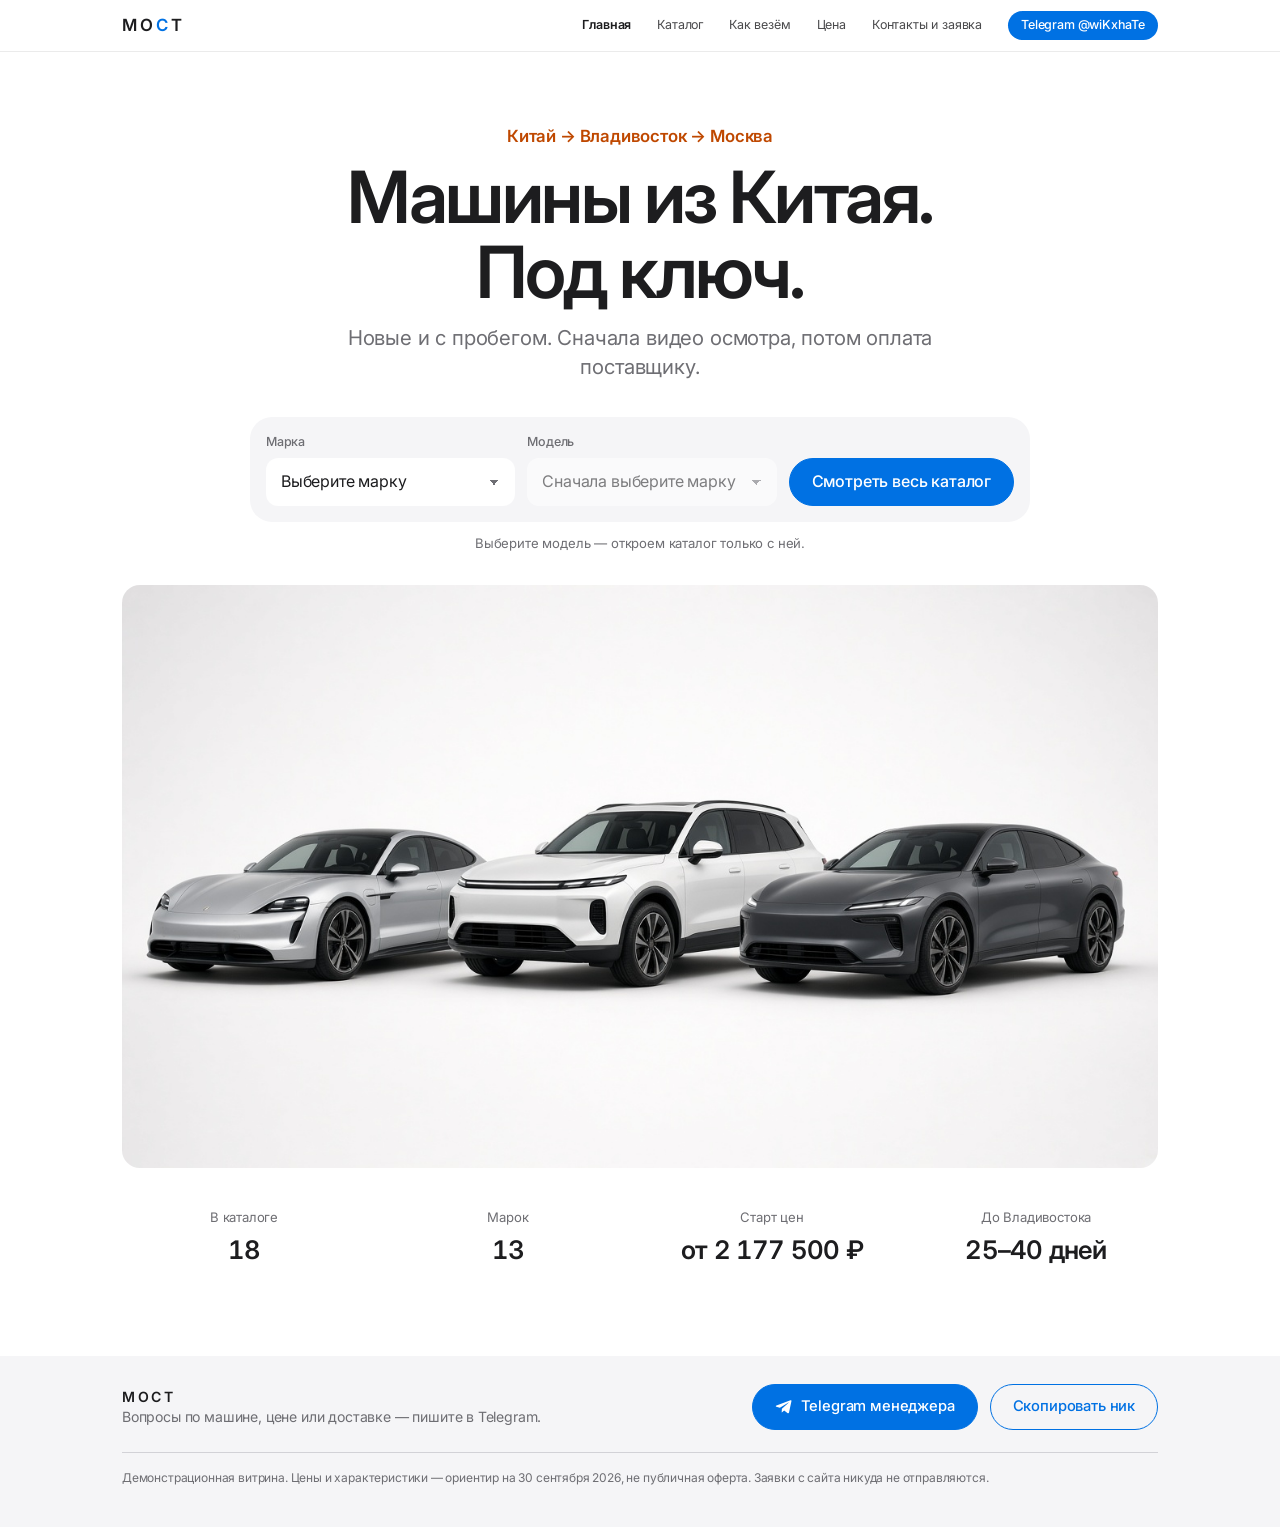
==== commit 44ba5522: "Apple-style redesign, separate pages, studio photos Co-authored-by: Cursor <cursoragent@cursor.com>" ====
--- a/index.html
+++ b/index.html
@@ -12,11 +12,11 @@
     <link rel="preconnect" href="https://fonts.googleapis.com" />
     <link rel="preconnect" href="https://fonts.gstatic.com" crossorigin />
     <link
-      href="https://fonts.googleapis.com/css2?family=Manrope:wght@400;500;600;700&family=Unbounded:wght@500;600&display=swap"
+      href="https://fonts.googleapis.com/css2?family=Inter:wght@400;500;600;700&display=swap"
       rel="stylesheet"
     />
-    <link rel="icon" href="data:image/svg+xml,%3Csvg xmlns='http://www.w3.org/2000/svg' viewBox='0 0 32 32'%3E%3Crect width='32' height='32' fill='%23c4452d'/%3E%3C/svg%3E" />
-    <link rel="stylesheet" href="css/styles.css?v=6" />
+    <link rel="icon" href="data:image/svg+xml,%3Csvg xmlns='http://www.w3.org/2000/svg' viewBox='0 0 32 32'%3E%3Crect width='32' height='32' fill='%230071e3'/%3E%3C/svg%3E" />
+    <link rel="stylesheet" href="css/styles.css?v=14" />
   </head>
   <body id="top">
     <a class="skip" href="#picker">К подбору</a>
@@ -24,41 +24,23 @@
       <header class="site-header">
         <a class="logo" href="index.html" aria-label="МОСТ — на главную">МО<span aria-hidden="true">С</span>Т</a>
         <nav aria-label="Разделы">
+          <a href="index.html" aria-current="page">Главная</a>
           <a href="catalog.html">Каталог</a>
-          <a href="#process">Как везём</a>
-          <a href="#price">Цена</a>
-          <a href="#contacts">Контакты</a>
+          <a href="process.html">Как везём</a>
+          <a href="price.html">Цена</a>
+          <a href="contacts.html">Контакты и заявка</a>
           <a class="nav-cta" href="https://t.me/wiKxhaTe" target="_blank" rel="noopener">Telegram @wiKxhaTe</a>
         </nav>
       </header>
 
-      <section class="hero home-hero">
-        <div>
-          <p class="eyebrow">Китай → Владивосток → Москва</p>
-          <h1>Машины из Китая под ключ</h1>
-          <p class="lede">
-            Новые и с пробегом. Сначала видео осмотра, потом оплата поставщику.
-            В каталоге — ориентир цены до Владивостока: машина, дорога и сборы.
-          </p>
-          <dl class="stats">
-            <div>
-              <dt>В каталоге</dt>
-              <dd id="stat-count">18</dd>
-            </div>
-            <div>
-              <dt>Марок</dt>
-              <dd id="stat-brands">13</dd>
-            </div>
-            <div>
-              <dt>Старт цен</dt>
-              <dd id="stat-min">—</dd>
-            </div>
-          </dl>
-        </div>
+      <section class="home-hero">
+        <p class="eyebrow">Китай → Владивосток → Москва</p>
+        <h1>Машины из&nbsp;Китая.<br />Под ключ.</h1>
+        <p class="lede">
+          Новые и с пробегом. Сначала видео осмотра, потом оплата поставщику.
+        </p>
 
-        <form id="picker" class="picker" action="catalog.html" aria-labelledby="picker-title">
-          <p class="aside-label">Подбор автомобиля</p>
-          <h2 id="picker-title">Выберите марку и модель</h2>
+        <form id="picker" class="picker" action="catalog.html" aria-label="Подбор автомобиля">
           <label class="field">
             Марка
             <select id="pick-brand" name="brand"></select>
@@ -68,73 +50,32 @@
             <select id="pick-model" name="model" disabled></select>
           </label>
           <button id="pick-submit" class="primary" type="submit">Смотреть весь каталог</button>
-          <p class="picker-note">Выберите модель — откроем каталог только с ней.</p>
         </form>
+        <p class="picker-note">Выберите модель — откроем каталог только с ней.</p>
+
+        <img class="hero-image" src="img/hero.jpg" alt="Автомобили из каталога" />
+
+        <dl class="stats">
+          <div>
+            <dt>В каталоге</dt>
+            <dd id="stat-count">18</dd>
+          </div>
+          <div>
+            <dt>Марок</dt>
+            <dd id="stat-brands">13</dd>
+          </div>
+          <div>
+            <dt>Старт цен</dt>
+            <dd id="stat-min">—</dd>
+          </div>
+          <div>
+            <dt>До Владивостока</dt>
+            <dd>25–40 дней</dd>
+          </div>
+        </dl>
       </section>
 
-      <section class="section" id="brands">
-        <div class="section-head">
-          <h2>Марки в каталоге</h2>
-          <a class="section-link" href="catalog.html">Весь каталог</a>
-        </div>
-        <div id="brand-grid" class="brand-grid"></div>
-      </section>
-
-      <section class="section" id="popular">
-        <div class="section-head">
-          <h2>Популярное сейчас</h2>
-          <a class="section-link" href="catalog.html">Все автомобили</a>
-        </div>
-        <div id="popular-grid" class="grid"></div>
-      </section>
-
-      <section class="section" id="process">
-        <h2>Как везём</h2>
-        <p class="section-intro">Четыре шага от заявки до выдачи. Постановку на учёт делаете вы, пакет документов готовим мы.</p>
-        <ol class="steps">
-          <li>
-            <span>01</span>
-            <h3>Подбор</h3>
-            <p>Бюджет, город и тип кузова. В ответ — две-три машины, которые реально стоят в Китае.</p>
-          </li>
-          <li>
-            <span>02</span>
-            <h3>Проверка</h3>
-            <p>Фото, видео и для машин с пробегом — толщина ЛКП. Оплата поставщику после осмотра.</p>
-          </li>
-          <li>
-            <span>03</span>
-            <h3>Дорога</h3>
-            <p>Автовоз или море до Владивостока, затем таможня. Обычно 25–40 дней, не гарантия срока.</p>
-          </li>
-          <li>
-            <span>04</span>
-            <h3>Выдача</h3>
-            <p>Машина и документы. До Москвы считаем отдельно, в каталоге эта сумма не включена.</p>
-          </li>
-        </ol>
-      </section>
-
-      <section class="section" id="price">
-        <h2>Из чего цена</h2>
-        <div class="formula">
-          <p>
-            Курс для ориентира: <strong id="rate-value">12,5 ₽</strong> за юань, снимок
-            <span id="as-of">30 сентября 2026</span>.
-          </p>
-          <ol>
-            <li>Цена продавца в Китае, переведённая по этому курсу.</li>
-            <li>Логистика до Владивостока.</li>
-            <li>Таможня, утильсбор и сопутствующие платежи — оценочной суммой, не расчётом брокера.</li>
-          </ol>
-          <p>
-            До Москвы в ориентире ещё <strong id="moscow-extra">180&nbsp;000 ₽</strong>. Итог в каталоге —
-            не оферта: его меняют курс, дата выпуска и комплектация.
-          </p>
-        </div>
-      </section>
-
-      <footer class="site-footer" id="contacts">
+      <footer class="site-footer">
         <div class="footer-contact">
           <div>
             <strong>МОСТ</strong>
@@ -157,8 +98,8 @@
       </footer>
     </div>
 
-    <script src="js/data.js?v=6"></script>
-    <script src="js/common.js?v=6"></script>
-    <script src="js/home.js?v=6"></script>
+    <script src="js/data.js?v=14"></script>
+    <script src="js/common.js?v=14"></script>
+    <script src="js/home.js?v=14"></script>
   </body>
 </html>
--- a/css/styles.css
+++ b/css/styles.css
@@ -1,15 +1,16 @@
 :root {
-  --bg: #f3f0ea;
-  --ink: #161410;
-  --muted: #5e584f;
-  --line: #ddd6cb;
-  --card: #fffcf8;
-  --red: #c4452d;
-  --red-dark: #9d3420;
-  --dark: #171512;
-  --cream: #f3efe8;
-  --font: "Manrope", "Segoe UI", sans-serif;
-  --display: "Unbounded", "Manrope", sans-serif;
+  --bg: #ffffff;
+  --alt: #f5f5f7;
+  --ink: #1d1d1f;
+  --muted: #6e6e73;
+  --line: #d2d2d7;
+  --blue: #0071e3;
+  --blue-hover: #0077ed;
+  --link: #0066cc;
+  --new: #bf4800;
+  --danger: #d70015;
+  --radius: 18px;
+  --font: -apple-system, BlinkMacSystemFont, "SF Pro Display", "SF Pro Text", "Inter", "Helvetica Neue", Arial, sans-serif;
 }
 
 * { box-sizing: border-box; }
@@ -20,126 +21,164 @@
   background: var(--bg);
   color: var(--ink);
   font-family: var(--font);
-  font-size: 16px;
-  line-height: 1.5;
+  font-size: 17px;
+  line-height: 1.47;
+  letter-spacing: -0.01em;
+  overflow-x: clip;
+  -webkit-font-smoothing: antialiased;
 }
 img, svg { max-width: 100%; }
-button, input, select, textarea { font: inherit; color: inherit; }
-:focus-visible { outline: 2px solid var(--red); outline-offset: 2px; }
+button, input, select, textarea { font: inherit; color: inherit; letter-spacing: inherit; }
+:focus-visible { outline: 2px solid var(--blue); outline-offset: 2px; }
 a { color: inherit; }
+::selection { background: rgba(0, 113, 227, 0.2); }
 
 .skip {
   position: absolute;
   left: 12px;
-  top: -40px;
-  background: white;
-  padding: 8px 12px;
-  z-index: 5;
+  top: -80px;
+  background: var(--blue);
+  color: #fff;
+  padding: 8px 14px;
+  border-radius: 980px;
+  z-index: 20;
 }
 .skip:focus { top: 12px; }
 
-.wrap { max-width: 1120px; margin: 0 auto; padding: 0 20px; }
+.wrap { max-width: 1080px; margin: 0 auto; padding: 0 22px; }
 
 .site-header {
+  position: sticky;
+  top: 0;
+  z-index: 10;
   display: flex;
   justify-content: space-between;
   align-items: center;
-  gap: 16px 24px;
+  gap: 10px 28px;
   flex-wrap: wrap;
-  padding: 18px 0;
-  border-bottom: 1px solid var(--line);
+  min-height: 52px;
+  margin: 0 calc(50% - 50vw);
+  padding: 8px max(22px, calc(50vw - 518px));
+  background: rgba(255, 255, 255, 0.8);
+  backdrop-filter: saturate(180%) blur(20px);
+  -webkit-backdrop-filter: saturate(180%) blur(20px);
+  border-bottom: 1px solid rgba(0, 0, 0, 0.08);
 }
 .logo {
-  font-family: var(--display);
-  font-weight: 600;
-  letter-spacing: 0.08em;
+  font-weight: 600;
+  font-size: 1.05rem;
+  letter-spacing: 0.18em;
   text-decoration: none;
 }
-.logo span { color: var(--red); }
-nav { display: flex; gap: 8px 18px; align-items: center; flex-wrap: wrap; }
-nav a { text-decoration: none; font-size: 0.95rem; }
+.logo span { color: var(--blue); }
+nav { display: flex; gap: 6px 26px; align-items: center; flex-wrap: wrap; }
+nav a {
+  text-decoration: none;
+  font-size: 0.78rem;
+  color: rgba(29, 29, 31, 0.8);
+  transition: color 0.15s;
+}
+nav a:hover { color: var(--ink); }
+nav a[aria-current="page"] { color: var(--ink); font-weight: 600; }
 .nav-cta {
-  background: var(--ink);
-  color: var(--cream);
-  padding: 8px 12px;
-  text-decoration: none;
-}
-
-.hero {
-  display: grid;
-  grid-template-columns: 1.45fr 0.85fr;
-  gap: 36px;
-  padding: 42px 0 28px;
-  align-items: end;
-}
+  background: var(--blue);
+  color: #fff !important;
+  padding: 5px 13px;
+  border-radius: 980px;
+  font-weight: 500;
+}
+.nav-cta:hover { background: var(--blue-hover); }
+
 .eyebrow {
+  margin: 0 0 10px;
+  font-size: 1.05rem;
+  font-weight: 600;
+  color: var(--new);
+}
+h1, h2, h3 { font-weight: 600; color: var(--ink); }
+h1 {
+  font-size: clamp(2.6rem, 6vw, 4.5rem);
+  line-height: 1.05;
+  letter-spacing: -0.035em;
   margin: 0 0 14px;
-  font-size: 0.75rem;
-  letter-spacing: 0.14em;
-  text-transform: uppercase;
-  color: var(--muted);
-}
-h1 {
-  font-family: var(--display);
-  font-weight: 500;
-  font-size: clamp(2.1rem, 4.6vw, 3.6rem);
-  line-height: 1.08;
+}
+h2 {
+  font-size: clamp(1.75rem, 3vw, 2.5rem);
+  line-height: 1.1;
   letter-spacing: -0.03em;
-  margin: 0 0 16px;
-}
-.lede { margin: 0; max-width: 46rem; color: var(--muted); font-size: 1.05rem; }
-.hero-actions { display: flex; gap: 10px; flex-wrap: wrap; margin-top: 22px; }
+  margin: 0 0 10px;
+}
+h3 { letter-spacing: -0.015em; }
+.lede { margin: 0; max-width: 40rem; color: var(--muted); font-size: clamp(1.1rem, 1.6vw, 1.35rem); line-height: 1.4; }
+.hero-actions { display: flex; gap: 14px; flex-wrap: wrap; margin-top: 24px; }
 .primary, .ghost {
   display: inline-flex;
   align-items: center;
   justify-content: center;
+  gap: 8px;
   border: 1px solid transparent;
-  padding: 12px 16px;
+  border-radius: 980px;
+  padding: 11px 22px;
+  font-size: 1rem;
+  font-weight: 500;
   text-decoration: none;
   cursor: pointer;
-}
-.primary { background: var(--red); color: white; border-color: var(--red); font-weight: 700; }
-.primary:hover { background: var(--red-dark); }
-.ghost { background: transparent; border-color: var(--ink); color: var(--ink); }
+  transition: background 0.15s, border-color 0.15s, color 0.15s;
+}
+.primary { background: var(--blue); color: #fff; border-color: var(--blue); }
+.primary:hover { background: var(--blue-hover); border-color: var(--blue-hover); }
+.ghost { background: transparent; border-color: var(--blue); color: var(--blue); }
+.ghost:hover { background: var(--blue); color: #fff; }
+
+.home-hero {
+  display: flex;
+  flex-direction: column;
+  align-items: center;
+  text-align: center;
+  padding: 72px 0 24px;
+}
+.home-hero .lede { margin: 0 auto; }
+.picker {
+  display: grid;
+  grid-template-columns: 1fr 1fr auto;
+  gap: 12px;
+  align-items: end;
+  width: 100%;
+  max-width: 780px;
+  margin-top: 36px;
+  padding: 16px;
+  background: var(--alt);
+  border-radius: 22px;
+  text-align: left;
+}
+.picker .field select { min-height: 48px; background-color: #fff; border-color: transparent; }
+.picker .field select:disabled { opacity: 0.55; cursor: not-allowed; }
+.picker .primary { min-height: 48px; white-space: nowrap; }
+.picker-note { margin: 12px 0 0; color: var(--muted); font-size: 0.82rem; }
+.hero-image {
+  display: block;
+  width: 100%;
+  max-width: 1080px;
+  margin: 32px auto 0;
+  border-radius: var(--radius);
+}
 .stats {
   display: grid;
-  grid-template-columns: repeat(3, minmax(0, 1fr));
-  gap: 12px;
-  margin: 32px 0 0;
-}
-.stats div { border-top: 1px solid var(--line); padding-top: 10px; }
-.stats dt { font-size: 0.75rem; letter-spacing: 0.08em; text-transform: uppercase; color: var(--muted); }
-.stats dd { margin: 6px 0 0; font-family: var(--display); font-size: 1.15rem; }
+  grid-template-columns: repeat(4, minmax(0, 1fr));
+  gap: 20px;
+  width: 100%;
+  margin: 40px 0 0;
+  text-align: center;
+}
+.stats dt { font-size: 0.82rem; color: var(--muted); }
+.stats dd { margin: 4px 0 0; font-size: 1.6rem; font-weight: 600; letter-spacing: -0.03em; font-variant-numeric: tabular-nums; }
 
 .aside-label {
   margin: 0 0 8px;
-  font-size: 0.75rem;
-  letter-spacing: 0.12em;
-  text-transform: uppercase;
-  color: #b9b1a6;
-}
-
-.home-hero { padding: 56px 0 36px; align-items: center; }
-.picker {
-  background: var(--dark);
-  color: var(--cream);
-  padding: 24px;
-  display: flex;
-  flex-direction: column;
-  gap: 14px;
-  border-top: 3px solid var(--red);
-}
-.picker h2 { color: var(--cream); font-size: 1.35rem; margin: 0 0 4px; }
-.picker .field { color: #b9b1a6; }
-.picker .field select {
-  background: #24211c;
-  border-color: rgba(243, 239, 232, 0.2);
-  color: var(--cream);
-  min-height: 48px;
-}
-.picker .field select:disabled { opacity: 0.5; cursor: not-allowed; }
-.picker .primary { min-height: 52px; font-size: 1rem; margin-top: 4px; }
-.picker-note { margin: 0; color: #b9b1a6; font-size: 0.85rem; }
+  font-size: 0.82rem;
+  font-weight: 600;
+  color: var(--muted);
+}
 
 .section-head {
   display: flex;
@@ -147,318 +186,391 @@
   align-items: baseline;
   gap: 12px;
   flex-wrap: wrap;
-  margin-bottom: 16px;
+  margin-bottom: 20px;
 }
 .section-head h2 { margin: 0; }
-.section-link { color: var(--red-dark); font-weight: 700; text-decoration: none; }
-.section-link::after { content: " →"; }
-
-.brand-grid {
-  display: grid;
-  grid-template-columns: repeat(4, 1fr);
-  gap: 12px;
-}
-.brand-tile {
-  display: flex;
-  flex-direction: column;
-  gap: 6px;
-  padding: 18px;
-  background: var(--card);
-  border: 1px solid var(--line);
-  text-decoration: none;
-  min-height: 132px;
-  transition: background 0.15s, color 0.15s;
-}
-.brand-tile:hover { background: var(--dark); color: var(--cream); border-color: var(--dark); }
-.brand-tile:hover .brand-models, .brand-tile:hover .brand-meta { color: #b9b1a6; }
-.brand-name { font-family: var(--display); font-size: 1.25rem; letter-spacing: -0.02em; }
-.brand-models { color: var(--muted); font-size: 0.88rem; }
-.brand-meta { margin-top: auto; color: var(--muted); font-size: 0.82rem; font-variant-numeric: tabular-nums; }
+.section-link { color: var(--link); text-decoration: none; font-size: 1rem; }
+.section-link::after { content: " ›"; }
+.section-link:hover { text-decoration: underline; }
 
 .breadcrumbs {
   display: flex;
   flex-wrap: wrap;
-  gap: 6px;
-  padding: 18px 0 0;
-  font-size: 0.88rem;
+  gap: 8px;
+  padding: 20px 0 0;
+  font-size: 0.78rem;
   color: var(--muted);
 }
-.breadcrumbs a { color: var(--muted); }
-.breadcrumbs a:hover { color: var(--ink); }
+.breadcrumbs a { color: var(--muted); text-decoration: none; }
+.breadcrumbs a:hover { color: var(--ink); text-decoration: underline; }
 .breadcrumbs [aria-current] { color: var(--ink); }
 .crumb-sep { color: var(--line); }
-.page-head { padding: 22px 0 26px; }
-.page-head h1 { margin-bottom: 10px; }
-.page-head .hero-actions { margin-top: 18px; }
-nav a[aria-current="page"] { color: var(--red-dark); font-weight: 700; }
-
-.section { padding: 28px 0 10px; }
-h2 {
-  font-family: var(--display);
-  font-weight: 500;
-  font-size: clamp(1.5rem, 2vw, 2rem);
-  letter-spacing: -0.03em;
-  margin: 0 0 8px;
-}
-.section-intro { margin: 0 0 18px; color: var(--muted); max-width: 46rem; }
+.page-head { padding: 40px 0 36px; }
+.page-head .eyebrow { font-size: 1rem; }
+.page-head h1 { font-size: clamp(2.4rem, 5vw, 3.8rem); margin-bottom: 12px; }
+.page-head .hero-actions { margin-top: 20px; }
+
+.section { padding: 40px 0 12px; }
+.section-intro { margin: 0 0 20px; color: var(--muted); max-width: 46rem; }
 
 .toolbar {
   display: grid;
   grid-template-columns: auto minmax(0, 1.1fr) minmax(0, 0.9fr) minmax(0, 0.9fr) minmax(0, 1fr);
   gap: 12px;
   align-items: end;
-  margin-bottom: 14px;
-}
-.field { display: flex; flex-direction: column; gap: 6px; font-size: 0.75rem; color: var(--muted); }
+  margin-bottom: 18px;
+  padding: 16px;
+  background: var(--alt);
+  border-radius: 22px;
+}
+.field {
+  display: flex;
+  flex-direction: column;
+  gap: 6px;
+  font-size: 0.78rem;
+  font-weight: 500;
+  color: var(--muted);
+}
 .field input, .field select, textarea {
-  background: var(--card);
+  background-color: #fff;
   border: 1px solid var(--line);
-  padding: 10px 12px;
+  border-radius: 12px;
+  padding: 11px 14px;
   width: 100%;
-}
-.segment { display: flex; min-height: 42px; }
+  font-size: 1rem;
+  font-weight: 400;
+  color: var(--ink);
+}
+.field select {
+  appearance: none;
+  -webkit-appearance: none;
+  padding-right: 38px;
+  background-image: linear-gradient(45deg, transparent 50%, var(--muted) 50%), linear-gradient(135deg, var(--muted) 50%, transparent 50%);
+  background-position: calc(100% - 20px) 52%, calc(100% - 15px) 52%;
+  background-size: 5px 5px;
+  background-repeat: no-repeat;
+}
+.field input:focus, .field select:focus, textarea:focus {
+  outline: none;
+  border-color: var(--blue);
+  box-shadow: 0 0 0 4px rgba(0, 113, 227, 0.15);
+}
+.segment {
+  display: flex;
+  min-height: 44px;
+  padding: 3px;
+  background: rgba(118, 118, 128, 0.12);
+  border-radius: 12px;
+}
 .segment button {
   flex: 1;
-  border: 1px solid var(--line);
-  background: var(--card);
-  margin-left: -1px;
+  border: 0;
+  border-radius: 9px;
+  background: transparent;
   cursor: pointer;
-  padding: 10px 12px;
+  padding: 8px 16px;
   white-space: nowrap;
-}
-.segment button:first-child { margin-left: 0; }
+  font-size: 0.92rem;
+  font-weight: 500;
+}
 .segment button[aria-pressed="true"] {
-  background: var(--ink);
-  color: var(--cream);
-  border-color: var(--ink);
-  position: relative;
-  z-index: 1;
-}
-#result-count { margin: 0 0 12px; color: var(--muted); font-size: 0.92rem; }
+  background: #fff;
+  box-shadow: 0 3px 8px rgba(0, 0, 0, 0.12), 0 1px 1px rgba(0, 0, 0, 0.04);
+}
+.toolbar .field select { font-size: 0.92rem; padding-left: 12px; padding-right: 30px; }
+.toolbar .field select { background-position: calc(100% - 16px) 52%, calc(100% - 11px) 52%; }
+#result-count { margin: 0 0 16px; color: var(--muted); font-size: 0.88rem; }
 .empty {
-  border: 1px dashed var(--line);
-  padding: 18px;
-  background: var(--card);
+  padding: 28px;
+  background: var(--alt);
+  border-radius: var(--radius);
+  text-align: center;
 }
 .empty p { margin: 0; }
-.empty .hero-actions { margin-top: 14px; }
+.empty .hero-actions { justify-content: center; margin-top: 18px; }
 
 .grid {
   display: grid;
   grid-template-columns: repeat(3, 1fr);
-  gap: 14px;
+  gap: 20px;
 }
 .card {
   display: flex;
   flex-direction: column;
   min-width: 0;
-  border: 1px solid var(--line);
-  background: var(--card);
+  overflow: hidden;
+  background: var(--alt);
+  border-radius: var(--radius);
   text-decoration: none;
-  transition: border-color 0.15s, transform 0.15s;
-}
-.card:hover { border-color: var(--ink); transform: translateY(-2px); }
+  transition: box-shadow 0.3s, transform 0.3s;
+}
+.card:hover { transform: scale(1.015); box-shadow: 0 8px 30px rgba(0, 0, 0, 0.1); }
 .visual {
-  min-height: 132px;
-  padding: 14px 16px;
-  color: var(--cream);
-  display: flex;
-  flex-direction: column;
-  align-items: flex-start;
-  justify-content: flex-end;
-  gap: 4px;
   position: relative;
+  display: block;
+  aspect-ratio: 16 / 10;
+  overflow: hidden;
+}
+.visual img {
+  display: block;
+  width: 100%;
+  height: 100%;
+  object-fit: cover;
 }
 .badge {
   position: absolute;
-  top: 12px;
-  right: 12px;
-  font-size: 0.72rem;
-  letter-spacing: 0.06em;
-  text-transform: uppercase;
-  padding: 4px 7px;
-  border: 1px solid rgba(243, 239, 232, 0.45);
-}
-.badge.used { background: var(--red); border-color: var(--red); }
-.visual-brand { font-family: var(--display); font-size: 1.35rem; letter-spacing: -0.03em; }
-.visual-meta { color: #d9d1c6; font-size: 0.85rem; }
-.card-body { display: flex; flex-direction: column; gap: 4px; padding: 14px 16px 16px; flex: 1; }
-.kicker { color: var(--muted); font-size: 0.8rem; letter-spacing: 0.04em; text-transform: uppercase; }
-.model { font-family: var(--display); font-size: 1.35rem; letter-spacing: -0.03em; }
-.trim { color: var(--muted); font-size: 0.92rem; }
-.card-foot { display: flex; flex-direction: column; margin-top: auto; padding-top: 14px; }
-.price { font-variant-numeric: tabular-nums; font-weight: 700; font-size: 1.15rem; }
-.price-note, .price-cny { color: var(--muted); font-size: 0.82rem; }
+  top: 14px;
+  left: 16px;
+  z-index: 1;
+  font-size: 0.75rem;
+  font-weight: 600;
+  color: var(--new);
+}
+.badge.used { color: var(--muted); }
+.card-body { display: flex; flex-direction: column; gap: 2px; padding: 4px 22px 22px; flex: 1; }
+.kicker { color: var(--muted); font-size: 0.78rem; }
+.model { font-size: 1.5rem; font-weight: 600; letter-spacing: -0.025em; }
+.trim { color: var(--muted); font-size: 0.88rem; }
+.card-foot { display: flex; flex-direction: column; margin-top: auto; padding-top: 16px; }
+.price { font-variant-numeric: tabular-nums; font-weight: 600; font-size: 1.15rem; }
+.price-note, .price-cny { color: var(--muted); font-size: 0.78rem; }
 
 .steps {
   display: grid;
   grid-template-columns: repeat(4, 1fr);
-  gap: 14px;
+  gap: 16px;
   margin: 0;
   padding: 0;
   list-style: none;
 }
-.steps li { background: var(--card); border: 1px solid var(--line); padding: 16px; }
+.steps li { background: var(--alt); border-radius: var(--radius); padding: 28px 24px; }
 .steps span {
   display: block;
-  font-family: var(--display);
-  color: var(--red);
-  margin-bottom: 10px;
-}
-.steps h3 { margin: 0 0 8px; font-size: 1.05rem; }
+  font-size: 2.4rem;
+  font-weight: 600;
+  letter-spacing: -0.04em;
+  color: var(--blue);
+  margin-bottom: 14px;
+}
+.steps h3 { margin: 0 0 6px; font-size: 1.15rem; }
 .steps p { margin: 0; color: var(--muted); font-size: 0.95rem; }
 
 .formula {
-  background: var(--card);
-  border: 1px solid var(--line);
-  padding: 18px 18px 8px;
-}
-.formula ol { margin: 12px 0 0; padding-left: 18px; }
+  background: var(--alt);
+  border-radius: var(--radius);
+  padding: 30px 30px 18px;
+}
+.formula ol { margin: 12px 0 0; padding-left: 20px; color: var(--muted); }
 .formula li { margin: 0 0 8px; }
-.formula p { margin: 0 0 12px; }
+.formula p { margin: 0 0 14px; }
+.formula strong { font-weight: 600; }
+.formula h2 { font-size: 1.6rem; margin-bottom: 14px; }
+.info-grid {
+  display: grid;
+  grid-template-columns: 1fr 1fr;
+  gap: 20px;
+  align-items: stretch;
+}
+.check-list { list-style: none; margin: 0 0 12px; padding: 0; }
+.check-list li { position: relative; padding: 11px 0 11px 30px; border-top: 1px solid var(--line); }
+.check-list li::before {
+  content: "";
+  position: absolute;
+  left: 4px;
+  top: 18px;
+  width: 11px;
+  height: 6px;
+  border-left: 2px solid var(--blue);
+  border-bottom: 2px solid var(--blue);
+  transform: rotate(-45deg);
+}
+
+.cta-band, .contact-hero {
+  display: flex;
+  flex-direction: column;
+  align-items: center;
+  text-align: center;
+  gap: 18px;
+  margin-top: 56px;
+  padding: 56px 28px;
+  background: var(--alt);
+  border-radius: 28px;
+}
+.contact-hero { margin-top: 0; }
+.cta-band h2 { margin-bottom: 6px; }
+.cta-band p, .contact-hero p:not(.aside-label) { margin: 0 auto; color: var(--muted); max-width: 34rem; }
+.cta-actions { display: flex; gap: 14px; flex-wrap: wrap; justify-content: center; }
+.cta-actions .primary, .cta-actions .ghost { min-height: 48px; }
+.contact-big {
+  display: inline-block;
+  margin: 0 0 8px;
+  font-size: clamp(2.4rem, 6vw, 4rem);
+  font-weight: 600;
+  letter-spacing: -0.04em;
+  text-decoration: none;
+  color: var(--ink);
+}
+.contact-big:hover { color: var(--blue); }
 
 .request-grid {
   display: grid;
   grid-template-columns: 1.25fr 0.75fr;
-  gap: 20px;
+  gap: 28px;
   align-items: start;
 }
-.form { display: flex; flex-direction: column; gap: 12px; }
-.form-row { display: grid; grid-template-columns: 1fr 1fr; gap: 12px; }
-textarea { min-height: 96px; resize: vertical; }
-.form-error { min-height: 1.3em; margin: 0; color: var(--red-dark); }
+.form { display: flex; flex-direction: column; gap: 14px; }
+.form-row { display: grid; grid-template-columns: 1fr 1fr; gap: 14px; }
+textarea { min-height: 110px; resize: vertical; }
+.form-error { min-height: 1.3em; margin: 0; color: var(--danger); font-size: 0.9rem; }
+.form .primary { align-self: flex-start; min-height: 48px; padding-inline: 32px; }
 #form-success, .next {
-  background: var(--card);
-  border: 1px solid var(--line);
-  padding: 16px;
-}
-#form-success h3, .next h3 { margin: 0 0 8px; }
+  background: var(--alt);
+  border-radius: var(--radius);
+  padding: 26px;
+}
+#form-success h3, .next h3 { margin: 0 0 10px; }
 #form-success p, .next p, .next li { color: var(--muted); }
-.next ol { margin: 0; padding-left: 18px; }
-.next li + li { margin-top: 8px; }
-.spec-list { display: grid; gap: 8px; margin: 14px 0; }
-.spec-list div { display: grid; grid-template-columns: 160px 1fr; gap: 10px; border-top: 1px solid var(--line); padding-top: 8px; }
+.next ol { margin: 0; padding-left: 20px; }
+.next li + li { margin-top: 10px; }
+.spec-list { display: grid; gap: 0; margin: 14px 0; }
+.spec-list div {
+  display: grid;
+  grid-template-columns: 160px 1fr;
+  gap: 10px;
+  border-top: 1px solid var(--line);
+  padding: 12px 0;
+}
 .spec-list dt { color: var(--muted); }
 .spec-list dd { margin: 0; }
 
 .car-hero {
   display: grid;
-  grid-template-columns: 1.15fr 0.85fr;
-  gap: 28px;
-  padding: 22px 0 10px;
-  align-items: stretch;
+  grid-template-columns: 1.35fr 0.65fr;
+  gap: 40px;
+  padding: 28px 0 12px;
+  align-items: center;
 }
 .car-visual {
   position: relative;
-  min-height: 360px;
-  padding: 24px;
-  color: var(--cream);
-  display: flex;
-  flex-direction: column;
-  justify-content: flex-end;
-  gap: 4px;
-}
-.car-visual .badge { top: 18px; right: 18px; }
-.car-visual-brand { font-size: 0.85rem; letter-spacing: 0.14em; text-transform: uppercase; color: #d9d1c6; }
-.car-visual-model {
-  font-family: var(--display);
-  font-size: clamp(2.2rem, 5vw, 3.6rem);
-  line-height: 1.05;
-  letter-spacing: -0.04em;
-}
+  aspect-ratio: 16 / 9;
+  overflow: hidden;
+  background: var(--alt);
+  border-radius: 24px;
+}
+.car-visual img { display: block; width: 100%; height: 100%; object-fit: cover; }
+.car-visual .badge { top: 20px; left: 22px; font-size: 0.85rem; }
 .car-summary { display: flex; flex-direction: column; justify-content: center; }
-.car-summary h1 { font-size: clamp(1.9rem, 3.4vw, 2.7rem); margin-bottom: 6px; }
+.car-summary .eyebrow { font-size: 0.9rem; color: var(--muted); font-weight: 500; }
+.car-summary h1 { font-size: clamp(2.2rem, 4vw, 3.2rem); margin-bottom: 6px; }
 .price-big {
-  margin: 10px 0 2px;
-  font-family: var(--display);
-  font-size: clamp(1.8rem, 3vw, 2.4rem);
+  margin: 18px 0 2px;
+  font-size: clamp(1.9rem, 3vw, 2.4rem);
+  font-weight: 600;
   letter-spacing: -0.03em;
   font-variant-numeric: tabular-nums;
 }
-.car-summary .price-note { font-size: 0.9rem; }
-.car-actions { display: flex; flex-direction: column; gap: 10px; margin-top: 20px; }
-.car-actions .primary, .car-actions .ghost { min-height: 50px; }
+.car-summary .price-note { font-size: 0.88rem; }
+.car-actions { display: flex; flex-direction: column; gap: 12px; margin-top: 24px; }
+.car-actions .primary, .car-actions .ghost { min-height: 48px; }
 .car-details {
   display: grid;
   grid-template-columns: 1fr 1fr;
-  gap: 28px;
+  gap: 40px;
   align-items: start;
 }
-.car-details .spec-list { margin-top: 10px; }
-.car-details .breakdown { margin-top: 10px; }
-
-.points { display: flex; gap: 6px; flex-wrap: wrap; padding: 0; margin: 12px 0; list-style: none; }
-.points li { border: 1px solid var(--line); padding: 4px 8px; font-size: 0.85rem; }
-.breakdown { display: flex; flex-direction: column; border-top: 1px solid var(--line); }
-.breakdown div { display: flex; justify-content: space-between; gap: 12px; padding: 8px 0; border-bottom: 1px solid var(--line); }
-.breakdown .total { font-size: 1.05rem; }
-.hint { color: var(--muted); font-size: 0.88rem; }
-
-.section-intro a, .site-footer a, #form-success a { color: var(--red-dark); font-weight: 700; }
+.car-details .spec-list { margin-top: 12px; }
+.car-details .breakdown { margin-top: 12px; }
+
+.points { display: flex; gap: 8px; flex-wrap: wrap; padding: 0; margin: 14px 0; list-style: none; }
+.points li { background: var(--alt); border-radius: 980px; padding: 5px 13px; font-size: 0.82rem; color: var(--muted); }
+.breakdown { display: flex; flex-direction: column; }
+.breakdown div {
+  display: flex;
+  justify-content: space-between;
+  gap: 12px;
+  padding: 12px 0;
+  border-top: 1px solid var(--line);
+}
+.breakdown span { color: var(--muted); }
+.breakdown .total { font-size: 1.1rem; font-weight: 600; }
+.breakdown .total span { color: var(--ink); }
+.breakdown b { white-space: nowrap; font-weight: 600; font-variant-numeric: tabular-nums; }
+.hint { color: var(--muted); font-size: 0.82rem; }
+
+.section-intro a, .site-footer a:not(.primary):not(.ghost), #form-success a { color: var(--link); text-decoration: none; }
+.section-intro a:hover, #form-success a:hover { text-decoration: underline; }
 .footer-contact {
   display: flex;
   justify-content: space-between;
   align-items: center;
-  gap: 16px 24px;
+  gap: 18px 28px;
   flex-wrap: wrap;
-  background: var(--card);
-  border: 1px solid var(--line);
-  padding: 18px;
-}
-.footer-contact p { margin: 6px 0 0; }
-.footer-actions { display: flex; gap: 10px; flex-wrap: wrap; }
-.footer-actions .primary, .footer-actions .ghost { min-height: 48px; gap: 8px; font-size: 1rem; }
-.footer-actions .primary { color: white; text-decoration: none; }
-.footer-note { font-size: 0.88rem; }
+  padding: 0 0 22px;
+  border-bottom: 1px solid var(--line);
+}
+.footer-contact p { margin: 4px 0 0; }
+.footer-actions { display: flex; gap: 12px; flex-wrap: wrap; }
+.footer-actions .primary, .footer-actions .ghost { min-height: 44px; font-size: 0.92rem; }
+.footer-note { font-size: 0.75rem; }
 @media (max-width: 680px) {
   .footer-actions { width: 100%; flex-direction: column; }
   .footer-actions .primary, .footer-actions .ghost { width: 100%; }
 }
 .contact-card {
   border-bottom: 1px solid var(--line);
-  padding-bottom: 16px;
-  margin-bottom: 16px;
-}
-.contact-card .aside-label { color: var(--muted); }
+  padding-bottom: 18px;
+  margin-bottom: 18px;
+}
 .contact-handle {
   display: inline-block;
-  font-family: var(--display);
   font-size: 1.5rem;
-  letter-spacing: -0.02em;
+  font-weight: 600;
+  letter-spacing: -0.025em;
   text-decoration: none;
   color: var(--ink);
 }
-.contact-card p:not(.aside-label) { margin: 6px 0 12px; }
+.contact-handle:hover { color: var(--blue); }
+.contact-card p:not(.aside-label) { margin: 6px 0 14px; }
 .contact-card .primary { width: 100%; }
 
 .site-footer {
-  margin-top: 36px;
-  padding: 22px 0 32px;
-  border-top: 1px solid var(--line);
+  margin: 64px calc(50% - 50vw) 0;
+  padding: 28px max(22px, calc(50vw - 518px)) 40px;
+  background: var(--alt);
   color: var(--muted);
-  display: grid;
-  gap: 8px;
-}
-.site-footer strong { color: var(--ink); letter-spacing: 0.08em; }
+  font-size: 0.88rem;
+  display: grid;
+  gap: 16px;
+}
+.site-footer strong { color: var(--ink); letter-spacing: 0.18em; font-weight: 600; }
 .site-footer p { margin: 0; }
 
 @media (max-width: 980px) {
-  .hero, .request-grid, .steps { grid-template-columns: 1fr 1fr; }
+  .request-grid { grid-template-columns: 1fr; }
   .grid { grid-template-columns: 1fr 1fr; }
   .toolbar { grid-template-columns: 1fr 1fr; }
   .steps { grid-template-columns: 1fr 1fr; }
-  .brand-grid { grid-template-columns: repeat(3, 1fr); }
+  .stats { grid-template-columns: 1fr 1fr; row-gap: 24px; }
   .car-hero, .car-details { grid-template-columns: 1fr; }
-  .car-visual { min-height: 260px; }
 }
 @media (max-width: 680px) {
-  .hero, .request-grid, .grid, .form-row, .stats, .steps, .toolbar { grid-template-columns: 1fr; }
-  .brand-grid { grid-template-columns: 1fr 1fr; }
+  .request-grid, .grid, .form-row, .steps, .toolbar, .info-grid { grid-template-columns: 1fr; }
+  .wrap { padding: 0 18px; }
+  .site-header { padding-inline: 18px; }
+  nav { gap: 6px 16px; }
+  .home-hero { padding-top: 44px; }
+  .picker { grid-template-columns: 1fr; padding: 14px; }
+  .stats dd { font-size: 1.25rem; white-space: nowrap; }
+  .hero-image { margin-top: 24px; border-radius: 14px; }
+  .formula { padding: 24px 22px 12px; }
+  .cta-band, .contact-hero { padding: 40px 20px; }
+  .cta-actions { width: 100%; flex-direction: column; }
+  .form .primary { align-self: stretch; }
   .spec-list div { grid-template-columns: 1fr; gap: 2px; }
-  .home-hero { padding-top: 32px; }
+  .site-footer { padding-inline: 18px; }
 }
 @media (prefers-reduced-motion: reduce) {
   html { scroll-behavior: auto; }
-  .card, .brand-tile { transition: none; }
+  .card { transition: none; }
   .card:hover { transform: none; }
 }
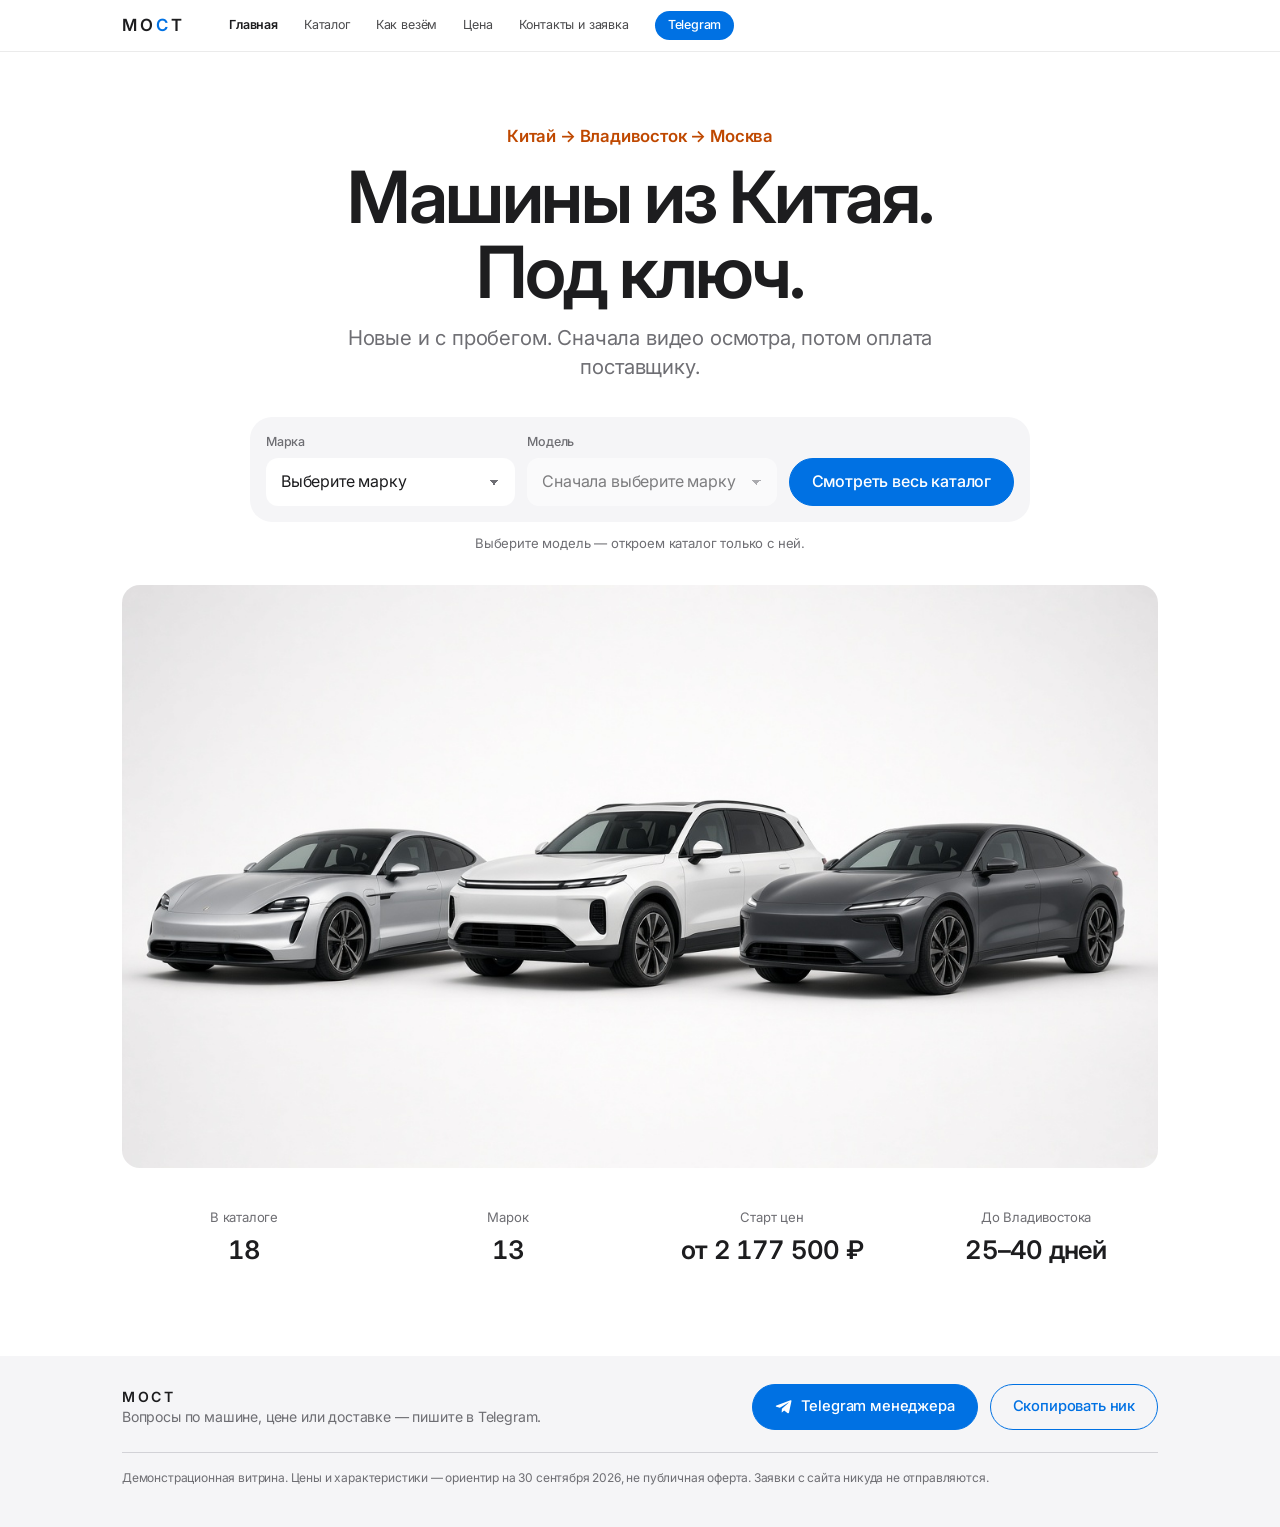
==== commit 8d2c9635: "Header nav near logo, Telegram button label, price page heading and note Co-authored-by: Cursor <cur" ====
--- a/index.html
+++ b/index.html
@@ -16,7 +16,7 @@
       rel="stylesheet"
     />
     <link rel="icon" href="data:image/svg+xml,%3Csvg xmlns='http://www.w3.org/2000/svg' viewBox='0 0 32 32'%3E%3Crect width='32' height='32' fill='%230071e3'/%3E%3C/svg%3E" />
-    <link rel="stylesheet" href="css/styles.css?v=14" />
+    <link rel="stylesheet" href="css/styles.css?v=16" />
   </head>
   <body id="top">
     <a class="skip" href="#picker">К подбору</a>
@@ -29,7 +29,7 @@
           <a href="process.html">Как везём</a>
           <a href="price.html">Цена</a>
           <a href="contacts.html">Контакты и заявка</a>
-          <a class="nav-cta" href="https://t.me/wiKxhaTe" target="_blank" rel="noopener">Telegram @wiKxhaTe</a>
+          <a class="nav-cta" href="https://t.me/wiKxhaTe" target="_blank" rel="noopener">Telegram</a>
         </nav>
       </header>
 
@@ -98,8 +98,8 @@
       </footer>
     </div>
 
-    <script src="js/data.js?v=14"></script>
-    <script src="js/common.js?v=14"></script>
-    <script src="js/home.js?v=14"></script>
+    <script src="js/data.js?v=16"></script>
+    <script src="js/common.js?v=16"></script>
+    <script src="js/home.js?v=16"></script>
   </body>
 </html>
--- a/css/styles.css
+++ b/css/styles.css
@@ -52,9 +52,9 @@
   top: 0;
   z-index: 10;
   display: flex;
-  justify-content: space-between;
+  justify-content: flex-start;
   align-items: center;
-  gap: 10px 28px;
+  gap: 10px 44px;
   flex-wrap: wrap;
   min-height: 52px;
   margin: 0 calc(50% - 50vw);
@@ -209,6 +209,7 @@
 .page-head .eyebrow { font-size: 1rem; }
 .page-head h1 { font-size: clamp(2.4rem, 5vw, 3.8rem); margin-bottom: 12px; }
 .page-head .hero-actions { margin-top: 20px; }
+.page-note { margin: 0; max-width: 40rem; color: var(--muted); font-size: 0.85rem; line-height: 1.5; }
 
 .section { padding: 40px 0 12px; }
 .section-intro { margin: 0 0 20px; color: var(--muted); max-width: 46rem; }
